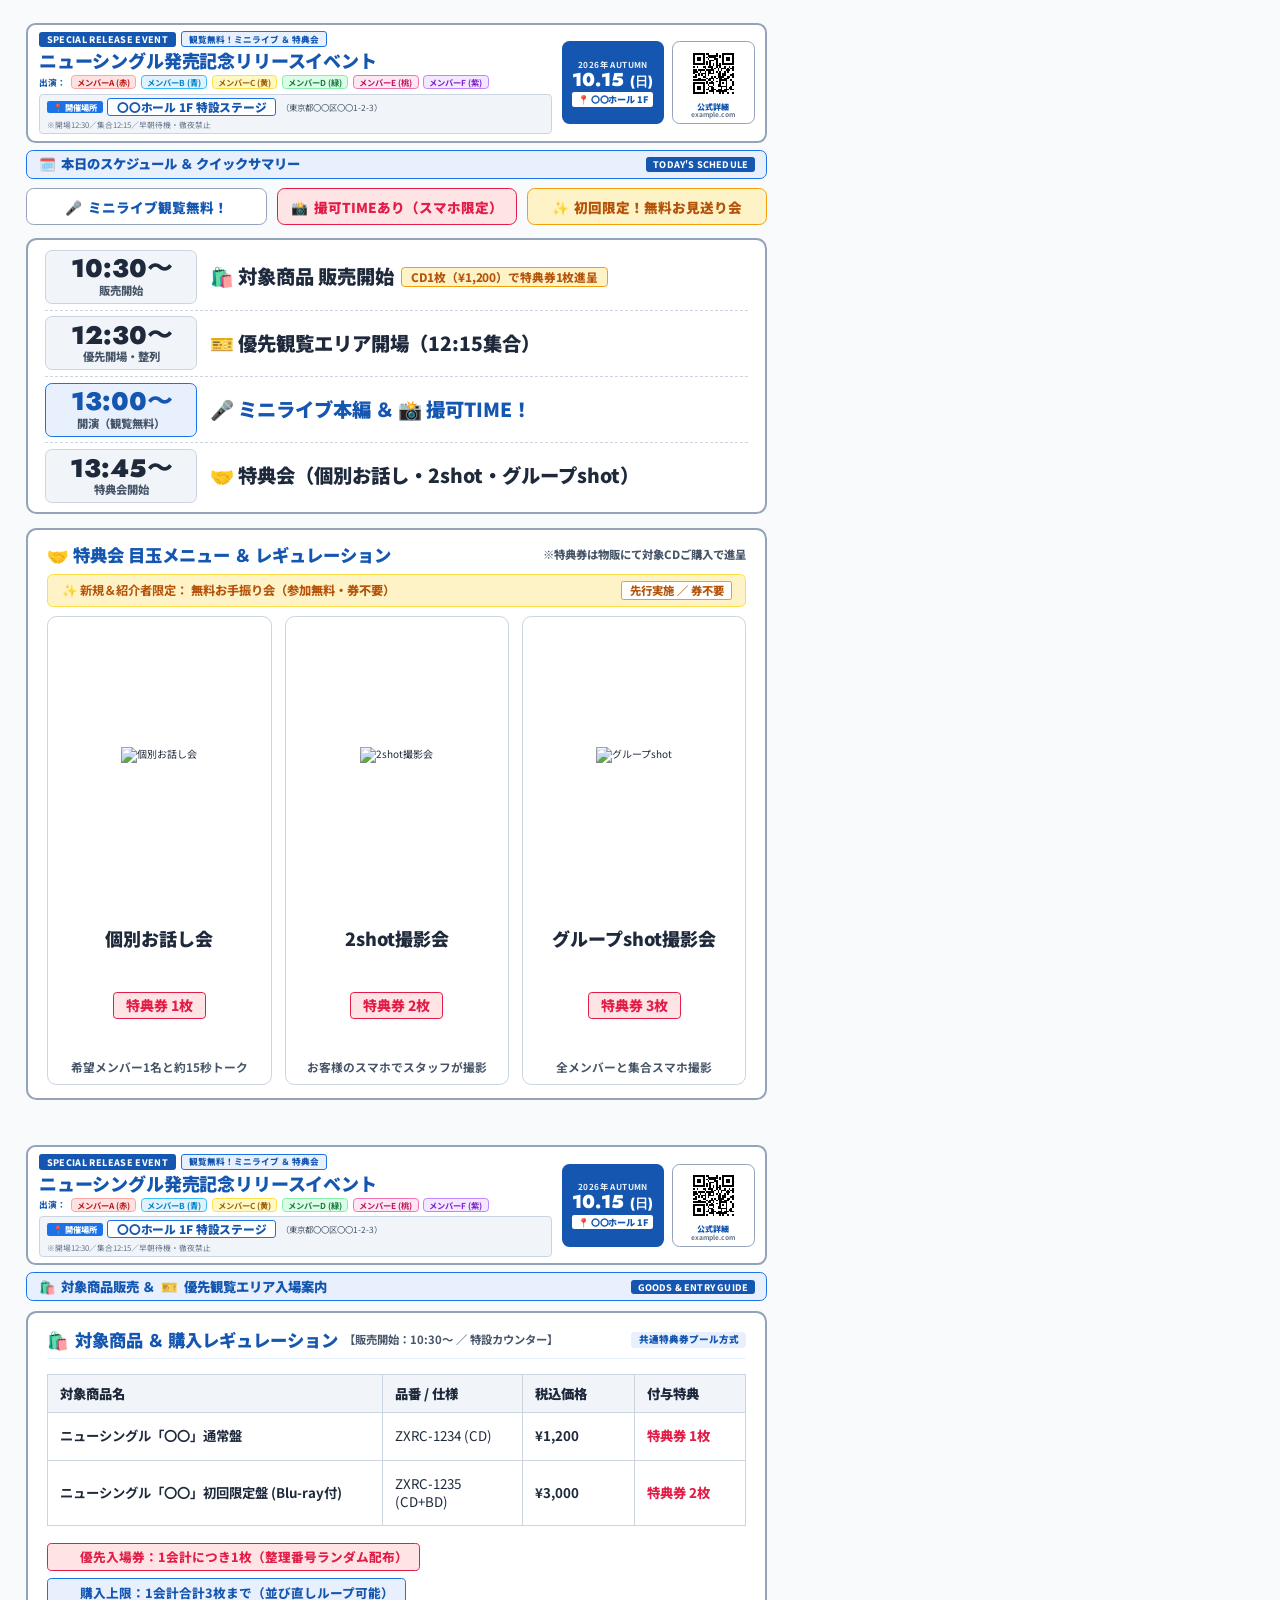
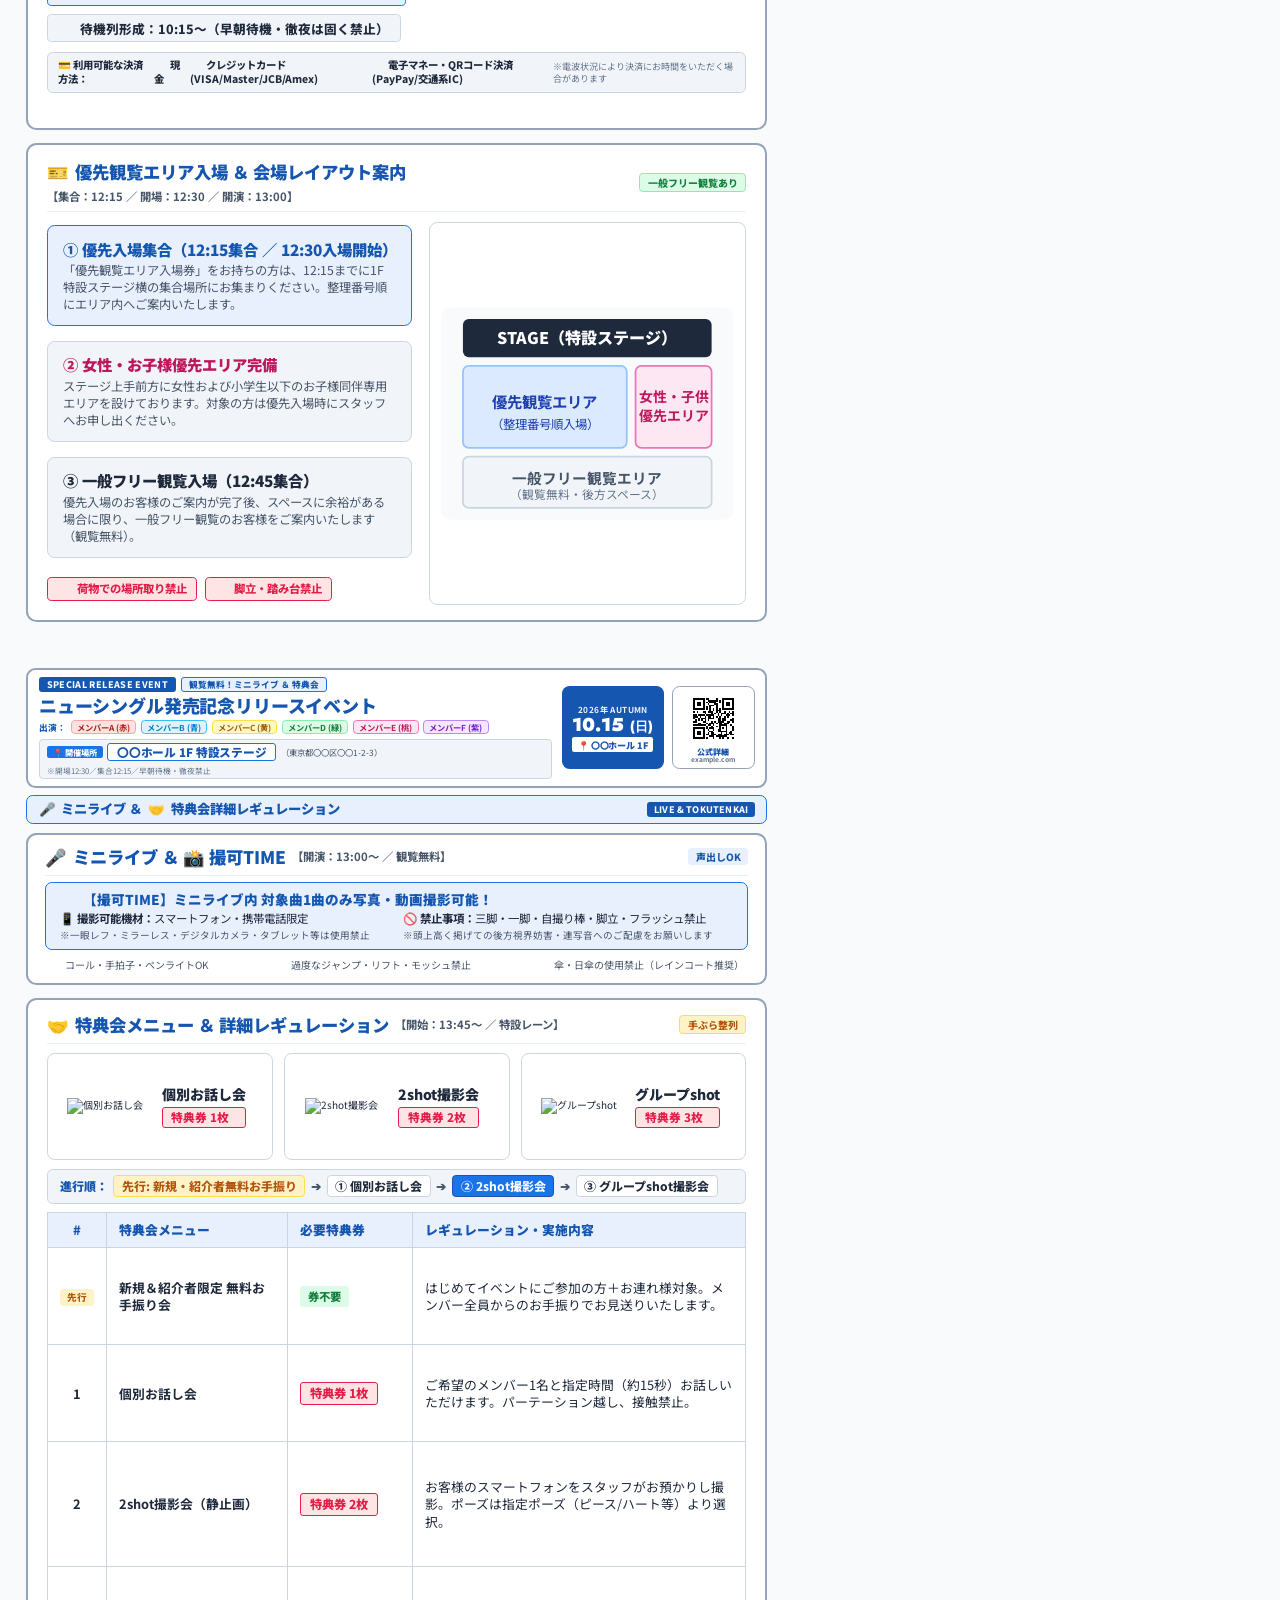
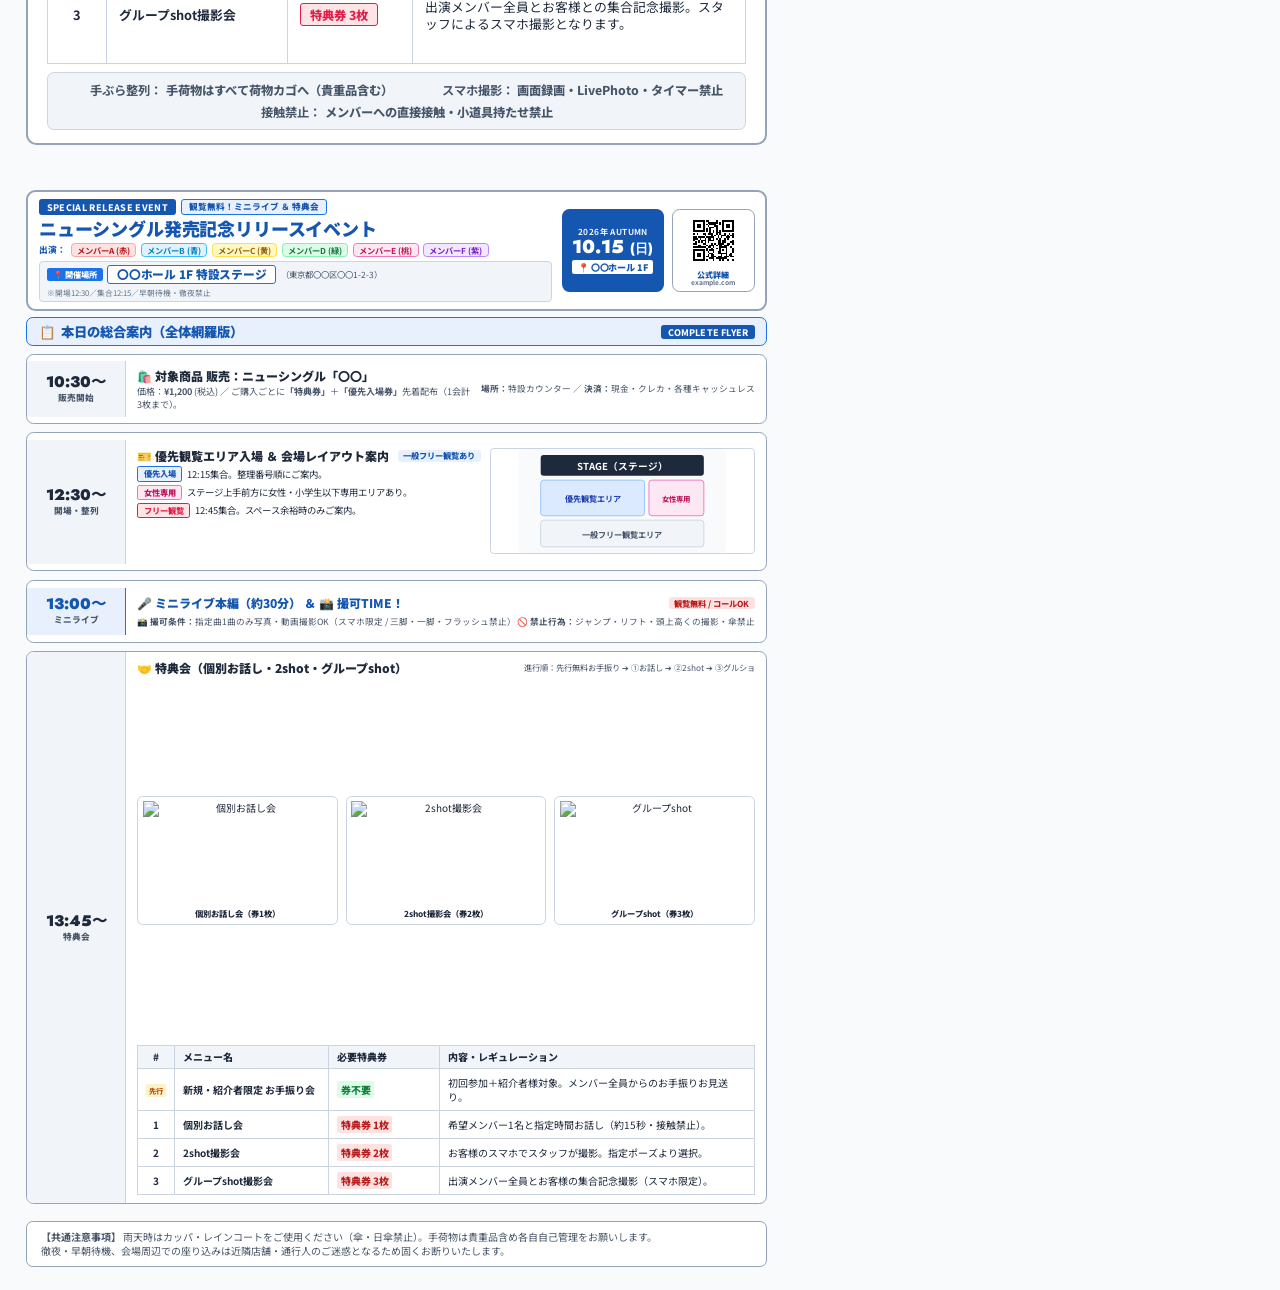
==== skills/event-tokutenkai/templates/carousel/index.html @ 4a68eab3 "feat: SNS向けの実装" ====
<!DOCTYPE html>
<html lang="ja">
<head>
  <meta charset="UTF-8">
  <title>イベント＆特典会 SNS告知 4枚カルーセル（スマホ最適化 A4縦長）</title>
  <!-- Google Fonts: 欧文 Jost + 和文 Noto Sans JP
       ※Vivliostyle CLIクラッシュ防止のため、ウェイトは必要最小限に絞る -->
  <link rel="preconnect" href="https://fonts.googleapis.com">
  <link rel="preconnect" href="https://fonts.gstatic.com" crossorigin>
  <link href="https://fonts.googleapis.com/css2?family=Jost:wght@700;900&family=Noto+Sans+JP:wght@700&display=swap" rel="stylesheet">
  <!-- テーマ定義（デザイントークン）とカルーセルレイアウト -->
  <link rel="stylesheet" href="theme.css">
  <link rel="stylesheet" href="carousel.css">
</head>
<body>

<div class="carousel-container">

  <!-- ========================================================================
       【スライド 1】超集約サマリー（本日のスケジュール ＆ クイックサマリー）
       ※スマホ1画面で流し見しても即座に日時・会場・タイムライン・目玉がわかる
       ======================================================================== -->
  <section class="carousel-slide slide-1">
    <!-- 全カード共通ヘッダー（単体保存・拡散でも成立・公式QR＆URL統合・現在地バッジなし） -->
    <header class="slide-header">
      <div class="header-left-col">
        <div class="header-badge-row">
          <span class="header-tag-pill">SPECIAL RELEASE EVENT</span>
          <span class="header-sub-tag">観覧無料！ミニライブ ＆ 特典会</span>
        </div>
        <h1 class="header-main-title">
          ニューシングル発売記念リリースイベント
        </h1>
        <div class="header-members-line">
          <span style="font-weight: 800; color: var(--color-primary-dark);">出演：</span>
          <span class="member-chip m-red">メンバーA (赤)</span>
          <span class="member-chip m-blue">メンバーB (青)</span>
          <span class="member-chip m-yellow">メンバーC (黄)</span>
          <span class="member-chip m-green">メンバーD (緑)</span>
          <span class="member-chip m-pink">メンバーE (桃)</span>
          <span class="member-chip m-purple">メンバーF (紫)</span>
        </div>
        <div class="header-loc-row">
          <span class="loc-badge">📍 開催場所</span>
          <span class="loc-name-prominent">〇〇ホール 1F 特設ステージ</span>
          <span class="loc-addr">（東京都〇〇区〇〇1-2-3）</span>
          <span class="loc-note">※開場12:30／集合12:15／早朝待機・徹夜禁止</span>
        </div>
      </div>
      <div class="header-right-col">
        <div class="header-date-badge">
          <div class="date-badge-year">2026年 AUTUMN</div>
          <div class="date-badge-day">10.15 <span style="font-size: 10pt;">(日)</span></div>
          <div class="date-badge-venue">📍 〇〇ホール 1F</div>
        </div>
        <div class="header-qr-box">
          <img src="qr.svg" class="header-qr-img" alt="公式QRコード">
          <div class="header-qr-label">
            <span class="qr-label-official">公式詳細</span>
            <span class="qr-label-url">example.com</span>
          </div>
        </div>
      </div>
    </header>

    <!-- テーマ見出しバー（現在地バッジなし） -->
    <div class="slide-theme-bar">
      <div class="slide-theme-title">
        <span>🗓️</span> 本日のスケジュール ＆ クイックサマリー
      </div>
      <span class="slide-theme-tag">TODAY'S SCHEDULE</span>
    </div>

    <!-- スライド1 メインコンテンツ -->
    <div class="slide-1-content">
      <!-- ハイライトリボン -->
      <div class="summary-ribbon">
        <div class="summary-ribbon-item">
          <span>🎤</span> ミニライブ観覧無料！
        </div>
        <div class="summary-ribbon-item alert">
          <span>📸</span> 撮可TIMEあり（スマホ限定）
        </div>
        <div class="summary-ribbon-item gold">
          <span>✨</span> 初回限定！無料お見送り会
        </div>
      </div>

      <!-- 超大型タイムラインカード（項目間を詰めて縦を圧縮） -->
      <div class="summary-timeline-card">
        <!-- 10:30 販売開始 -->
        <div class="summary-timeline-row">
          <div class="summary-time-badge">
            <span class="summary-time-val">10:30〜</span>
            <span class="summary-time-label">販売開始</span>
          </div>
          <div class="summary-content-col">
            <div class="summary-content-title">
              <span>🛍️ 対象商品 販売開始</span>
              <span class="summary-sales-badge">CD1枚（¥1,200）で特典券1枚進呈</span>
            </div>
          </div>
        </div>

        <!-- 12:30 優先開場 -->
        <div class="summary-timeline-row">
          <div class="summary-time-badge">
            <span class="summary-time-val">12:30〜</span>
            <span class="summary-time-label">優先開場・整列</span>
          </div>
          <div class="summary-content-col">
            <div class="summary-content-title">
              🎫 優先観覧エリア開場（12:15集合）
            </div>
          </div>
        </div>

        <!-- 13:00 ミニライブ -->
        <div class="summary-timeline-row">
          <div class="summary-time-badge live-time">
            <span class="summary-time-val">13:00〜</span>
            <span class="summary-time-label">開演（観覧無料）</span>
          </div>
          <div class="summary-content-col">
            <div class="summary-content-title" style="color: var(--color-primary-dark);">
              🎤 ミニライブ本編 ＆ 📸 撮可TIME！
            </div>
          </div>
        </div>

        <!-- 13:45 特典会 -->
        <div class="summary-timeline-row">
          <div class="summary-time-badge">
            <span class="summary-time-val">13:45〜</span>
            <span class="summary-time-label">特典会開始</span>
          </div>
          <div class="summary-content-col">
            <div class="summary-content-title">
              🤝 特典会（個別お話し・2shot・グループshot）
            </div>
          </div>
        </div>
      </div>

      <!-- 目玉特典会サマリーカード（スペース最大化） -->
      <div class="summary-tokuten-card">
        <div class="summary-tokuten-title">
          <span>🤝 特典会 目玉メニュー ＆ レギュレーション</span>
          <span style="font-size: 8.5pt; font-weight: 800; color: var(--color-text-sub);">※特典券は物販にて対象CDご購入で進呈</span>
        </div>

        <!-- 先行無料枠ハイライトリボン -->
        <div class="summary-tokuten-free-bar">
          <span>✨ <strong>新規＆紹介者限定：</strong> 無料お手振り会（参加無料・券不要）</span>
          <span style="background: #ffffff; border: 0.6pt solid #f59e0b; padding: 0.3mm 2mm; border-radius: 0.6mm; font-size: 8.5pt;">先行実施 ／ 券不要</span>
        </div>

        <div class="summary-illust-grid">
          <!-- メニュー1 -->
          <div class="summary-illust-item">
            <div class="summary-illust-img-wrap">
              <img src="assets/illustrations/tokuten-talk.jpg" class="summary-illust-img" alt="個別お話し会">
            </div>
            <div class="summary-illust-name">個別お話し会</div>
            <div class="summary-illust-ticket">特典券 1枚</div>
            <div class="summary-illust-desc">希望メンバー1名と約15秒トーク</div>
          </div>
          <!-- メニュー2 -->
          <div class="summary-illust-item">
            <div class="summary-illust-img-wrap">
              <img src="assets/illustrations/tokuten-2shot.jpg" class="summary-illust-img" alt="2shot撮影会">
            </div>
            <div class="summary-illust-name">2shot撮影会</div>
            <div class="summary-illust-ticket">特典券 2枚</div>
            <div class="summary-illust-desc">お客様のスマホでスタッフが撮影</div>
          </div>
          <!-- メニュー3 -->
          <div class="summary-illust-item">
            <div class="summary-illust-img-wrap">
              <img src="assets/illustrations/tokuten-group-shot.jpg" class="summary-illust-img" alt="グループshot">
            </div>
            <div class="summary-illust-name">グループshot撮影会</div>
            <div class="summary-illust-ticket">特典券 3枚</div>
            <div class="summary-illust-desc">全メンバーと集合スマホ撮影</div>
          </div>
        </div>
      </div>
    </div>
  </section>


  <!-- ========================================================================
       【スライド 2】販売 〜 優先入場（Goods & Entry Guide）
       ※物販の購入条件、決済方法、優先入場ルール、D2フロアマップを完全網羅
       ======================================================================== -->
  <section class="carousel-slide slide-2">
    <!-- 全カード共通ヘッダー -->
    <header class="slide-header">
      <div class="header-left-col">
        <div class="header-badge-row">
          <span class="header-tag-pill">SPECIAL RELEASE EVENT</span>
          <span class="header-sub-tag">観覧無料！ミニライブ ＆ 特典会</span>
        </div>
        <h1 class="header-main-title">
          ニューシングル発売記念リリースイベント
        </h1>
        <div class="header-members-line">
          <span style="font-weight: 800; color: var(--color-primary-dark);">出演：</span>
          <span class="member-chip m-red">メンバーA (赤)</span>
          <span class="member-chip m-blue">メンバーB (青)</span>
          <span class="member-chip m-yellow">メンバーC (黄)</span>
          <span class="member-chip m-green">メンバーD (緑)</span>
          <span class="member-chip m-pink">メンバーE (桃)</span>
          <span class="member-chip m-purple">メンバーF (紫)</span>
        </div>
        <div class="header-loc-row">
          <span class="loc-badge">📍 開催場所</span>
          <span class="loc-name-prominent">〇〇ホール 1F 特設ステージ</span>
          <span class="loc-addr">（東京都〇〇区〇〇1-2-3）</span>
          <span class="loc-note">※開場12:30／集合12:15／早朝待機・徹夜禁止</span>
        </div>
      </div>
      <div class="header-right-col">
        <div class="header-date-badge">
          <div class="date-badge-year">2026年 AUTUMN</div>
          <div class="date-badge-day">10.15 <span style="font-size: 10pt;">(日)</span></div>
          <div class="date-badge-venue">📍 〇〇ホール 1F</div>
        </div>
        <div class="header-qr-box">
          <img src="qr.svg" class="header-qr-img" alt="公式QRコード">
          <div class="header-qr-label">
            <span class="qr-label-official">公式詳細</span>
            <span class="qr-label-url">example.com</span>
          </div>
        </div>
      </div>
    </header>

    <!-- テーマ見出しバー -->
    <div class="slide-theme-bar">
      <div class="slide-theme-title">
        <span>🛍️</span> 対象商品販売 ＆ <span>🎫</span> 優先観覧エリア入場案内
      </div>
      <span class="slide-theme-tag">GOODS & ENTRY GUIDE</span>
    </div>

    <!-- スライド2 メインコンテンツ -->
    <div class="slide-2-content">
      <!-- 上段：物販セクション大区画カード -->
      <div class="goods-section-card">
        <div class="section-card-title">
          <div style="display: flex; align-items: center; gap: 1.5mm;">
            <span>🛍️</span>
            <span>対象商品 ＆ 購入レギュレーション</span>
            <span style="font-size: 8.5pt; font-weight: 700; color: var(--color-text-sub);">【販売開始：10:30〜 ／ 特設カウンター】</span>
          </div>
          <span style="background: var(--color-primary-light); color: var(--color-primary-dark); font-size: 7.2pt; padding: 0.4mm 2mm; border-radius: 1mm;">
            共通特典券プール方式
          </span>
        </div>

        <!-- 商品テーブル -->
        <table class="goods-table">
          <thead>
            <tr>
              <th style="width: 48%;">対象商品名</th>
              <th style="width: 20%;">品番 / 仕様</th>
              <th style="width: 16%;">税込価格</th>
              <th style="width: 16%;">付与特典</th>
            </tr>
          </thead>
          <tbody>
            <tr>
              <td><strong>ニューシングル「〇〇」通常盤</strong></td>
              <td>ZXRC-1234 (CD)</td>
              <td><strong>¥1,200</strong></td>
              <td><span style="color: var(--color-secondary); font-weight: 800;">特典券 1枚</span></td>
            </tr>
            <tr>
              <td><strong>ニューシングル「〇〇」初回限定盤 (Blu-ray付)</strong></td>
              <td>ZXRC-1235 (CD+BD)</td>
              <td><strong>¥3,000</strong></td>
              <td><span style="color: var(--color-secondary); font-weight: 800;">特典券 2枚</span></td>
            </tr>
          </tbody>
        </table>

        <!-- 物販購入ルールバッジ群 -->
        <div class="goods-rule-badges-row">
          <span class="goods-rule-badge alert">
            <img src="assets/icons/ticket.svg" class="inline-icon" alt="">
            優先入場券：1会計につき1枚（整理番号ランダム配布）
          </span>
          <span class="goods-rule-badge primary">
            <img src="assets/icons/warning.svg" class="inline-icon" alt="">
            購入上限：1会計合計3枚まで（並び直しループ可能）
          </span>
          <span class="goods-rule-badge">
            <img src="assets/icons/clock.svg" class="inline-icon" alt="">
            待機列形成：10:15〜（早朝待機・徹夜は固く禁止）
          </span>
        </div>

        <!-- 決済方法案内 -->
        <div style="background: var(--color-bg-sub); border: 0.6pt solid var(--color-border); border-radius: 1.5mm; padding: 1.5mm 2.5mm; display: flex; align-items: center; justify-content: space-between; font-size: 7.8pt;">
          <div style="font-weight: 800; color: var(--color-text-main); display: flex; align-items: center; gap: 2mm;">
            <span>💳 利用可能な決済方法：</span>
            <span><img src="assets/icons/cash.svg" class="inline-icon" alt=""> 現金</span>
            <span><img src="assets/icons/credit-card.svg" class="inline-icon" alt=""> クレジットカード (VISA/Master/JCB/Amex)</span>
            <span><img src="assets/icons/qr-pay.svg" class="inline-icon" alt=""> 電子マネー・QRコード決済 (PayPay/交通系IC)</span>
          </div>
          <span style="color: var(--color-text-muted); font-size: 6.8pt;">※電波状況により決済にお時間をいただく場合があります</span>
        </div>
      </div>

      <!-- 下段：優先入場＆フロアマップ大区画カード -->
      <div class="entry-section-card">
        <div class="section-card-title">
          <div style="display: flex; align-items: center; gap: 1.5mm; flex-wrap: wrap;">
            <span>🎫</span>
            <span>優先観覧エリア入場 ＆ 会場レイアウト案内</span>
            <span style="font-size: 8.5pt; font-weight: 700; color: var(--color-text-sub);">【集合：12:15 ／ 開場：12:30 ／ 開演：13:00】</span>
          </div>
          <span style="background: #dcfce7; color: #15803d; border: 0.6pt solid #86efac; font-size: 7.5pt; font-weight: 800; padding: 0.4mm 2mm; border-radius: 1mm; white-space: nowrap;">
            一般フリー観覧あり
          </span>
        </div>

        <div class="entry-grid-layout">
          <!-- 左カラム：入場手順＆注意事項 -->
          <div class="entry-details-col">
            <div class="entry-step-item highlight">
              <div class="entry-step-title">
                <span>① 優先入場集合（12:15集合 ／ 12:30入場開始）</span>
              </div>
              <div class="entry-step-desc">
                「優先観覧エリア入場券」をお持ちの方は、12:15までに1F特設ステージ横の集合場所にお集まりください。整理番号順にエリア内へご案内いたします。
              </div>
            </div>

            <div class="entry-step-item">
              <div class="entry-step-title" style="color: #be185d;">
                <span>② 女性・お子様優先エリア完備</span>
              </div>
              <div class="entry-step-desc">
                ステージ上手前方に女性および小学生以下のお子様同伴専用エリアを設けております。対象の方は優先入場時にスタッフへお申し出ください。
              </div>
            </div>

            <div class="entry-step-item">
              <div class="entry-step-title" style="color: var(--color-text-main);">
                <span>③ 一般フリー観覧入場（12:45集合）</span>
              </div>
              <div class="entry-step-desc">
                優先入場のお客様のご案内が完了後、スペースに余裕がある場合に限り、一般フリー観覧のお客様をご案内いたします（観覧無料）。
              </div>
            </div>

            <!-- 入場マナーバッジ -->
            <div style="display: flex; gap: 2mm; margin-top: 1mm;">
              <span class="goods-rule-badge alert" style="font-size: 8.5pt; padding: 1mm 2.5mm;">
                <img src="assets/icons/no-sit.svg" class="inline-icon" alt=""> 荷物での場所取り禁止
              </span>
              <span class="goods-rule-badge alert" style="font-size: 8.5pt; padding: 1mm 2.5mm;">
                <img src="assets/icons/no-stepladder.svg" class="inline-icon" alt=""> 脚立・踏み台禁止
              </span>
            </div>
          </div>

          <!-- 右カラム：大判フロアマップSVG -->
          <div class="entry-map-container">
            <svg viewBox="0 0 200 145" xmlns="http://www.w3.org/2000/svg" class="entry-map-svg">
              <rect x="0" y="0" width="200" height="145" fill="#f8fafc" rx="6"/>
              <!-- ステージ -->
              <rect x="15" y="8" width="170" height="26" fill="#1e293b" rx="4"/>
              <text x="100" y="25" fill="#ffffff" font-size="11" font-weight="900" text-anchor="middle">STAGE（特設ステージ）</text>
              <!-- 優先エリア & 女性専用エリア -->
              <rect x="15" y="40" width="112" height="56" fill="#dbeafe" stroke="#93c5fd" stroke-width="1.2" rx="4"/>
              <text x="71" y="69" fill="#1e40af" font-size="10.5" font-weight="bold" text-anchor="middle">優先観覧エリア</text>
              <text x="71" y="83" fill="#1e40af" font-size="8.5" text-anchor="middle">（整理番号順入場）</text>

              <rect x="133" y="40" width="52" height="56" fill="#fce7f3" stroke="#f472b6" stroke-width="1.2" rx="4"/>
              <text x="159" y="65" fill="#be185d" font-size="9.5" font-weight="bold" text-anchor="middle">女性・子供</text>
              <text x="159" y="78" fill="#be185d" font-size="9.5" font-weight="bold" text-anchor="middle">優先エリア</text>

              <!-- 一般フリー観覧エリア -->
              <rect x="15" y="102" width="170" height="35" fill="#f1f5f9" stroke="#cbd5e1" stroke-width="1.2" rx="4"/>
              <text x="100" y="121" fill="#475569" font-size="10" font-weight="bold" text-anchor="middle">一般フリー観覧エリア</text>
              <text x="100" y="131" fill="#64748b" font-size="8" text-anchor="middle">（観覧無料・後方スペース）</text>
            </svg>
          </div>
        </div>
      </div>
    </div>
  </section>


  <!-- ========================================================================
       【スライド 3】ライブ 〜 特典会詳細（Live & Tokutenkai Guide）
       ※撮可TIMEレギュレーション、特典会詳細テーブル、手荷物・接触ルール
       ======================================================================== -->
  <section class="carousel-slide slide-3">
    <!-- 全カード共通ヘッダー -->
    <header class="slide-header">
      <div class="header-left-col">
        <div class="header-badge-row">
          <span class="header-tag-pill">SPECIAL RELEASE EVENT</span>
          <span class="header-sub-tag">観覧無料！ミニライブ ＆ 特典会</span>
        </div>
        <h1 class="header-main-title">
          ニューシングル発売記念リリースイベント
        </h1>
        <div class="header-members-line">
          <span style="font-weight: 800; color: var(--color-primary-dark);">出演：</span>
          <span class="member-chip m-red">メンバーA (赤)</span>
          <span class="member-chip m-blue">メンバーB (青)</span>
          <span class="member-chip m-yellow">メンバーC (黄)</span>
          <span class="member-chip m-green">メンバーD (緑)</span>
          <span class="member-chip m-pink">メンバーE (桃)</span>
          <span class="member-chip m-purple">メンバーF (紫)</span>
        </div>
        <div class="header-loc-row">
          <span class="loc-badge">📍 開催場所</span>
          <span class="loc-name-prominent">〇〇ホール 1F 特設ステージ</span>
          <span class="loc-addr">（東京都〇〇区〇〇1-2-3）</span>
          <span class="loc-note">※開場12:30／集合12:15／早朝待機・徹夜禁止</span>
        </div>
      </div>
      <div class="header-right-col">
        <div class="header-date-badge">
          <div class="date-badge-year">2026年 AUTUMN</div>
          <div class="date-badge-day">10.15 <span style="font-size: 10pt;">(日)</span></div>
          <div class="date-badge-venue">📍 〇〇ホール 1F</div>
        </div>
        <div class="header-qr-box">
          <img src="qr.svg" class="header-qr-img" alt="公式QRコード">
          <div class="header-qr-label">
            <span class="qr-label-official">公式詳細</span>
            <span class="qr-label-url">example.com</span>
          </div>
        </div>
      </div>
    </header>

    <!-- テーマ見出しバー -->
    <div class="slide-theme-bar">
      <div class="slide-theme-title">
        <span>🎤</span> ミニライブ ＆ <span>🤝</span> 特典会詳細レギュレーション
      </div>
      <span class="slide-theme-tag">LIVE & TOKUTENKAI</span>
    </div>

    <!-- スライド3 メインコンテンツ -->
    <div class="slide-3-content">
      <!-- 上段：ミニライブ＆撮可TIMEレギュレーションカード -->
      <div class="live-section-card">
        <div class="section-card-title">
          <div style="display: flex; align-items: center; gap: 1.5mm; flex-wrap: wrap;">
            <span>🎤</span>
            <span>ミニライブ ＆ 📸 撮可TIME</span>
            <span style="font-size: 8.5pt; font-weight: 700; color: var(--color-text-sub);">【開演：13:00〜 ／ 観覧無料】</span>
          </div>
          <span style="background: var(--color-primary-light); color: var(--color-primary-dark); font-size: 7.5pt; font-weight: 800; padding: 0.4mm 2mm; border-radius: 1mm; white-space: nowrap;">
            声出しOK
          </span>
        </div>

        <!-- 撮可TIME枠 -->
        <div class="camera-rule-box">
          <div class="camera-rule-title">
            <img src="assets/icons/camera.svg" class="inline-icon" alt="">
            <span>【撮可TIME】ミニライブ内 対象曲1曲のみ写真・動画撮影可能！</span>
          </div>
          <div class="camera-rule-details">
            <div>
              <strong>📱 撮影可能機材：</strong>スマートフォン・携帯電話限定<br>
              <span style="color: var(--color-text-sub); font-size: 7.2pt;">※一眼レフ・ミラーレス・デジタルカメラ・タブレット等は使用禁止</span>
            </div>
            <div>
              <strong>🚫 禁止事項：</strong>三脚・一脚・自撮り棒・脚立・フラッシュ禁止<br>
              <span style="color: var(--color-text-sub); font-size: 7.2pt;">※頭上高く掲げての後方視界妨害・連写音へのご配慮をお願いします</span>
            </div>
          </div>
        </div>

        <!-- 観覧マナーストリップ -->
        <div style="display: flex; align-items: center; justify-content: space-between; font-size: 7.5pt; color: var(--color-text-sub); padding: 0.5mm 1mm;">
          <span><img src="assets/icons/cheering.svg" class="inline-icon" alt=""> コール・手拍子・ペンライトOK</span>
          <span><img src="assets/icons/no-jump.svg" class="inline-icon" alt=""> 過度なジャンプ・リフト・モッシュ禁止</span>
          <span><img src="assets/icons/no-umbrella.svg" class="inline-icon" alt=""> 傘・日傘の使用禁止（レインコート推奨）</span>
        </div>
      </div>

      <!-- 下段：特典会詳細レギュレーションカード（スペース最大化＆充実） -->
      <div class="tokuten-detail-card">
        <div class="section-card-title">
          <div style="display: flex; align-items: center; gap: 1.5mm; flex-wrap: wrap;">
            <span>🤝</span>
            <span>特典会メニュー ＆ 詳細レギュレーション</span>
            <span style="font-size: 8.5pt; font-weight: 700; color: var(--color-text-sub);">【開始：13:45〜 ／ 特設レーン】</span>
          </div>
          <span style="background: #fef3c7; color: #b45309; border: 0.6pt solid #fde047; font-size: 7.5pt; font-weight: 800; padding: 0.4mm 2mm; border-radius: 1mm; white-space: nowrap;">
            手ぶら整列
          </span>
        </div>

        <!-- 特典会イラストプレビュー行 -->
        <div class="tokuten-preview-grid">
          <!-- 個別お話し会 -->
          <div class="tokuten-preview-item">
            <div class="tokuten-preview-img-wrap">
              <img src="assets/illustrations/tokuten-talk.jpg" class="tokuten-preview-img" alt="個別お話し会">
            </div>
            <div class="tokuten-preview-text">
              <div class="tokuten-preview-name">個別お話し会</div>
              <div class="tokuten-preview-ticket">特典券 1枚</div>
            </div>
          </div>
          <!-- 2shot撮影会 -->
          <div class="tokuten-preview-item">
            <div class="tokuten-preview-img-wrap">
              <img src="assets/illustrations/tokuten-2shot.jpg" class="tokuten-preview-img" alt="2shot撮影会">
            </div>
            <div class="tokuten-preview-text">
              <div class="tokuten-preview-name">2shot撮影会</div>
              <div class="tokuten-preview-ticket">特典券 2枚</div>
            </div>
          </div>
          <!-- グループshot撮影会 -->
          <div class="tokuten-preview-item">
            <div class="tokuten-preview-img-wrap">
              <img src="assets/illustrations/tokuten-group-shot.jpg" class="tokuten-preview-img" alt="グループshot">
            </div>
            <div class="tokuten-preview-text">
              <div class="tokuten-preview-name">グループshot</div>
              <div class="tokuten-preview-ticket">特典券 3枚</div>
            </div>
          </div>
        </div>

        <!-- 進行フローバー -->
        <div class="flow-progress-bar">
          <span style="color: var(--color-primary-dark); font-weight: 900;">進行順：</span>
          <span class="flow-step-tag gold">先行: 新規・紹介者無料お手振り</span>
          <span>➔</span>
          <span class="flow-step-tag">① 個別お話し会</span>
          <span>➔</span>
          <span class="flow-step-tag active">② 2shot撮影会</span>
          <span>➔</span>
          <span class="flow-step-tag">③ グループshot撮影会</span>
        </div>

        <!-- 特典会テーブル -->
        <table class="tokuten-detail-table">
          <thead>
            <tr>
              <th style="width: 8%; text-align: center;">#</th>
              <th style="width: 26%;">特典会メニュー</th>
              <th style="width: 18%;">必要特典券</th>
              <th style="width: 48%;">レギュレーション・実施内容</th>
            </tr>
          </thead>
          <tbody>
            <tr>
              <td style="text-align: center; white-space: nowrap;"><span style="background: #fef3c7; color: #b45309; font-weight: 800; font-size: 7.2pt; padding: 0.3mm 1.8mm; border-radius: 0.8mm; white-space: nowrap;">先行</span></td>
              <td><strong>新規＆紹介者限定 無料お手振り会</strong></td>
              <td><span style="background: #dcfce7; color: #15803d; font-weight: 800; padding: 0.6mm 2.2mm; border-radius: 0.8mm; font-size: 8.5pt;">券不要</span></td>
              <td>はじめてイベントにご参加の方＋お連れ様対象。メンバー全員からのお手振りでお見送りいたします。</td>
            </tr>
            <tr>
              <td style="text-align: center;"><strong>1</strong></td>
              <td><strong>個別お話し会</strong></td>
              <td><span class="ticket-tag-cell">特典券 1枚</span></td>
              <td>ご希望のメンバー1名と指定時間（約15秒）お話しいただけます。パーテーション越し、接触禁止。</td>
            </tr>
            <tr>
              <td style="text-align: center;"><strong>2</strong></td>
              <td><strong>2shot撮影会（静止画）</strong></td>
              <td><span class="ticket-tag-cell">特典券 2枚</span></td>
              <td>お客様のスマートフォンをスタッフがお預かりし撮影。ポーズは指定ポーズ（ピース/ハート等）より選択。</td>
            </tr>
            <tr>
              <td style="text-align: center;"><strong>3</strong></td>
              <td><strong>グループshot撮影会</strong></td>
              <td><span class="ticket-tag-cell">特典券 3枚</span></td>
              <td>出演メンバー全員とお客様との集合記念撮影。スタッフによるスマホ撮影となります。</td>
            </tr>
          </tbody>
        </table>

        <!-- 特典会現場マナーストリップ -->
        <div class="tokuten-manner-strip">
          <span class="tokuten-manner-item">
            <img src="assets/icons/bag-basket.svg" class="inline-icon" alt="">
            <strong>手ぶら整列：</strong>手荷物はすべて荷物カゴへ（貴重品含む）
          </span>
          <span class="tokuten-manner-item">
            <img src="assets/icons/smartphone-only.svg" class="inline-icon" alt="">
            <strong>スマホ撮影：</strong>画面録画・LivePhoto・タイマー禁止
          </span>
          <span class="tokuten-manner-item">
            <img src="assets/icons/no-touch.svg" class="inline-icon" alt="">
            <strong>接触禁止：</strong>メンバーへの直接接触・小道具持たせ禁止
          </span>
        </div>
      </div>
    </div>
  </section>


  <!-- ========================================================================
       【スライド 4】全体が分かる総合フライヤー（Event Master Flyer）
       ※0.1.0 と同様のマスターフライヤー。1枚ですべてを俯瞰できる全体網羅版
       ======================================================================== -->
  <section class="carousel-slide slide-4">
    <!-- 全カード共通ヘッダー -->
    <header class="slide-header">
      <div class="header-left-col">
        <div class="header-badge-row">
          <span class="header-tag-pill">SPECIAL RELEASE EVENT</span>
          <span class="header-sub-tag">観覧無料！ミニライブ ＆ 特典会</span>
        </div>
        <h1 class="header-main-title">
          ニューシングル発売記念リリースイベント
        </h1>
        <div class="header-members-line">
          <span style="font-weight: 800; color: var(--color-primary-dark);">出演：</span>
          <span class="member-chip m-red">メンバーA (赤)</span>
          <span class="member-chip m-blue">メンバーB (青)</span>
          <span class="member-chip m-yellow">メンバーC (黄)</span>
          <span class="member-chip m-green">メンバーD (緑)</span>
          <span class="member-chip m-pink">メンバーE (桃)</span>
          <span class="member-chip m-purple">メンバーF (紫)</span>
        </div>
        <div class="header-loc-row">
          <span class="loc-badge">📍 開催場所</span>
          <span class="loc-name-prominent">〇〇ホール 1F 特設ステージ</span>
          <span class="loc-addr">（東京都〇〇区〇〇1-2-3）</span>
          <span class="loc-note">※開場12:30／集合12:15／早朝待機・徹夜禁止</span>
        </div>
      </div>
      <div class="header-right-col">
        <div class="header-date-badge">
          <div class="date-badge-year">2026年 AUTUMN</div>
          <div class="date-badge-day">10.15 <span style="font-size: 10pt;">(日)</span></div>
          <div class="date-badge-venue">📍 〇〇ホール 1F</div>
        </div>
        <div class="header-qr-box">
          <img src="qr.svg" class="header-qr-img" alt="公式QRコード">
          <div class="header-qr-label">
            <span class="qr-label-official">公式詳細</span>
            <span class="qr-label-url">example.com</span>
          </div>
        </div>
      </div>
    </header>

    <!-- テーマ見出しバー -->
    <div class="slide-theme-bar">
      <div class="slide-theme-title">
        <span>📋</span> 本日の総合案内（全体網羅版）
      </div>
      <span class="slide-theme-tag">COMPLETE FLYER</span>
    </div>

    <!-- スライド4 メインコンテンツ（0.1.0 と同様の全体網羅タイムライン） -->
    <div class="slide-4-content">
      <main class="timeline-container">
        <!-- STEP 1: 対象商品販売 -->
        <div class="card-step-standard">
          <div class="time-col-unified">
            <span class="time-col-val">10:30〜</span>
            <span class="time-col-label">販売開始</span>
          </div>
          <div class="standard-content-row">
            <div>
              <div class="standard-content-title">🛍️ 対象商品 販売：ニューシングル「〇〇」</div>
              <div style="font-size: 6.8pt; color: var(--color-text-sub); margin-top: 0.3mm;">
                価格：<strong>¥1,200</strong> (税込) ／ ご購入ごとに<strong>「特典券」</strong>＋<strong>「優先入場券」</strong>先着配布（1会計3枚まで）。
              </div>
            </div>
            <div style="text-align: right; color: var(--color-text-sub); font-size: 6.5pt; white-space: nowrap;">
              <strong>場所：</strong>特設カウンター ／ <strong>決済：</strong>現金・クレカ・各種キャッシュレス
            </div>
          </div>
        </div>

        <!-- STEP 2: 優先入場 ＆ 会場レイアウト -->
        <div class="card-step-map">
          <div class="time-col-unified">
            <span class="time-col-val">12:30〜</span>
            <span class="time-col-label">開場・整列</span>
          </div>
          <div class="entry-layout-row">
            <div class="entry-text-col">
              <div class="standard-content-title" style="display: flex; align-items: center; justify-content: space-between;">
                <span>🎫 優先観覧エリア入場 ＆ 会場レイアウト案内</span>
                <span style="background: var(--color-primary-light); color: var(--color-primary-dark); font-size: 6.2pt; font-weight: 800; padding: 0.2mm 1.5mm; border-radius: 0.8mm;">
                  一般フリー観覧あり
                </span>
              </div>
              <div style="margin-top: 0.6mm;">
                <div class="map-info-item">
                  <span class="map-info-tag priority">優先入場</span>
                  <span>12:15集合。整理番号順にご案内。</span>
                </div>
                <div class="map-info-item">
                  <span class="map-info-tag" style="background: #fce7f3; color: #be185d; border-color: #f472b6;">女性専用</span>
                  <span>ステージ上手前方に女性・小学生以下専用エリアあり。</span>
                </div>
                <div class="map-info-item">
                  <span class="map-info-tag alert">フリー観覧</span>
                  <span>12:45集合。スペース余裕時のみご案内。</span>
                </div>
              </div>
            </div>
            <div class="entry-map-col">
              <svg viewBox="0 0 140 70" xmlns="http://www.w3.org/2000/svg" class="map-figure">
                <rect x="0" y="0" width="140" height="70" fill="#f8fafc" rx="3"/>
                <rect x="15" y="4" width="110" height="14" fill="#1e293b" rx="2"/>
                <text x="70" y="14" fill="#ffffff" font-size="6.5" font-weight="bold" text-anchor="middle">STAGE（ステージ）</text>
                <rect x="15" y="21" width="70" height="24" fill="#dbeafe" stroke="#93c5fd" stroke-width="0.6" rx="2"/>
                <text x="50" y="36" fill="#1e40af" font-size="5.5" font-weight="bold" text-anchor="middle">優先観覧エリア</text>
                <rect x="88" y="21" width="37" height="24" fill="#fce7f3" stroke="#f472b6" stroke-width="0.6" rx="2"/>
                <text x="106.5" y="36" fill="#be185d" font-size="5.0" font-weight="bold" text-anchor="middle">女性専用</text>
                <rect x="15" y="48" width="110" height="18" fill="#f1f5f9" stroke="#cbd5e1" stroke-width="0.6" rx="2"/>
                <text x="70" y="60" fill="#475569" font-size="5.5" font-weight="bold" text-anchor="middle">一般フリー観覧エリア</text>
              </svg>
            </div>
          </div>
        </div>

        <!-- STEP 3: ミニライブ -->
        <div class="card-step-live">
          <div class="time-col-unified" style="background: var(--color-primary-light); border-right-color: var(--color-primary);">
            <span class="time-col-val" style="color: var(--color-primary-dark);">13:00〜</span>
            <span class="time-col-label">ミニライブ</span>
          </div>
          <div class="live-layout-row">
            <div style="display: flex; align-items: center; justify-content: space-between;">
              <span class="standard-content-title" style="color: var(--color-primary-dark);">
                🎤 ミニライブ本編（約30分） ＆ 📸 撮可TIME！
              </span>
              <span style="font-size: 6.2pt; background: #fee2e2; color: #b91c1c; padding: 0.2mm 1.5mm; border-radius: 0.8mm; font-weight: 800;">
                観覧無料 / コールOK
              </span>
            </div>
            <div style="font-size: 6.5pt; color: var(--color-text-sub); display: flex; align-items: center; justify-content: space-between;">
              <span><strong>📸 撮可条件：</strong>指定曲1曲のみ写真・動画撮影OK（スマホ限定 / 三脚・一脚・フラッシュ禁止）</span>
              <span><strong>🚫 禁止行為：</strong>ジャンプ・リフト・頭上高くの撮影・傘禁止</span>
            </div>
          </div>
        </div>

        <!-- STEP 4: 特典会 -->
        <div class="card-step-tokuten">
          <div class="time-col-unified">
            <span class="time-col-val">13:45〜</span>
            <span class="time-col-label">特典会</span>
          </div>
          <div class="tokuten-layout-row">
            <div style="display: flex; align-items: center; justify-content: space-between;">
              <span class="standard-content-title">🤝 特典会（個別お話し・2shot・グループshot）</span>
              <span style="font-size: 6.2pt; color: var(--color-text-sub);">進行順：先行無料お手振り ➔ ①お話し ➔ ②2shot ➔ ③グルショ</span>
            </div>
            <!-- イラストストリップ -->
            <div class="tokuten-visual-strip">
              <div class="tokuten-visual-item">
                <img src="assets/illustrations/tokuten-talk.jpg" class="tokuten-illust" alt="個別お話し会">
                <span style="font-weight: 800; font-size: 6.2pt; margin-top: 0.4mm;">個別お話し会（券1枚）</span>
              </div>
              <div class="tokuten-visual-item">
                <img src="assets/illustrations/tokuten-2shot.jpg" class="tokuten-illust" alt="2shot撮影会">
                <span style="font-weight: 800; font-size: 6.2pt; margin-top: 0.4mm;">2shot撮影会（券2枚）</span>
              </div>
              <div class="tokuten-visual-item">
                <img src="assets/illustrations/tokuten-group-shot.jpg" class="tokuten-illust" alt="グループshot">
                <span style="font-weight: 800; font-size: 6.2pt; margin-top: 0.4mm;">グループshot（券3枚）</span>
              </div>
            </div>
            <!-- 特典会テーブル -->
            <table class="tokuten-table">
              <thead>
                <tr>
                  <th style="width: 6%; text-align: center;">#</th>
                  <th style="width: 25%;">メニュー名</th>
                  <th style="width: 18%;">必要特典券</th>
                  <th style="width: 51%;">内容・レギュレーション</th>
                </tr>
              </thead>
              <tbody>
                <tr>
                  <td style="text-align: center;"><span style="background: #fef3c7; color: #b45309; font-size: 5.5pt; font-weight: 800; padding: 0.2mm 0.8mm; border-radius: 0.4mm;">先行</span></td>
                  <td><strong>新規・紹介者限定 お手振り会</strong></td>
                  <td><span style="background: #dcfce7; color: #15803d; font-weight: 800; padding: 0.2mm 1mm; border-radius: 0.6mm;">券不要</span></td>
                  <td>初回参加＋紹介者様対象。メンバー全員からのお手振りお見送り。</td>
                </tr>
                <tr>
                  <td style="text-align: center;"><strong>1</strong></td>
                  <td><strong>個別お話し会</strong></td>
                  <td><span style="background: #fee2e2; color: #b91c1c; font-weight: 800; padding: 0.2mm 1mm; border-radius: 0.6mm;">特典券 1枚</span></td>
                  <td>希望メンバー1名と指定時間お話し（約15秒・接触禁止）。</td>
                </tr>
                <tr>
                  <td style="text-align: center;"><strong>2</strong></td>
                  <td><strong>2shot撮影会</strong></td>
                  <td><span style="background: #fee2e2; color: #b91c1c; font-weight: 800; padding: 0.2mm 1mm; border-radius: 0.6mm;">特典券 2枚</span></td>
                  <td>お客様のスマホでスタッフが撮影。指定ポーズより選択。</td>
                </tr>
                <tr>
                  <td style="text-align: center;"><strong>3</strong></td>
                  <td><strong>グループshot撮影会</strong></td>
                  <td><span style="background: #fee2e2; color: #b91c1c; font-weight: 800; padding: 0.2mm 1mm; border-radius: 0.6mm;">特典券 3枚</span></td>
                  <td>出演メンバー全員とお客様の集合記念撮影（スマホ限定）。</td>
                </tr>
              </tbody>
            </table>
          </div>
        </div>
      </main>

      <!-- フッター・免責バー（QRはヘッダーに統合済み） -->
      <footer class="disclaimer-bar">
        <div class="disclaimer-text-col">
          <strong>【共通注意事項】</strong>
          雨天時はカッパ・レインコートをご使用ください（傘・日傘禁止）。手荷物は貴重品含め各自自己管理をお願いします。<br>
          徹夜・早朝待機、会場周辺での座り込みは近隣店舗・通行人のご迷惑となるため固くお断りいたします。
        </div>
      </footer>
    </div>
  </section>

</div>

</body>
</html>
---- skills/event-tokutenkai/templates/carousel/theme.css ----
/* ==========================================================================
   Design Tokens / Theme Configuration
   カラーパレット、余白、フォントなどの設定を一元管理するファイル
   ========================================================================== */

:root {
  /* 印刷物理サイズ（A4縦） */
  --page-width: 210mm;
  --page-height: 297mm;
  --page-padding-v: 6mm;
  --page-padding-h: 7mm;

  /* カラーセット（ブランド・テーマカラー） */
  --color-primary: #1a73e8;          /* メインアクセントカラー（見出し、主要バッジ） */
  --color-primary-dark: #1557b0;     /* メインカラー（濃・タイトル・強調文字） */
  --color-primary-light: #e8f0fe;    /* メインカラー（淡・背景ハイライト） */
  --color-secondary: #e11d48;        /* アラート・注目アクセント（注意、赤バッジ） */
  --color-secondary-light: #ffe4e6;  /* アラート淡背景 */
  --color-gold: #f59e0b;             /* 特典会・プレミアムアクセント */

  --color-text-main: #1e293b;        /* 本文文字色 */
  --color-text-sub: #475569;         /* 補足説明文字色 */
  --color-text-muted: #64748b;       /* 注釈・注記文字色 */
  
  --color-bg-body: #f8fafc;          /* 全体背景（背景画像未指定時のフォールバック） */
  --color-card-bg: #ffffff;          /* カードソリッド背景色（※透過漏れ防止） */
  --color-bg-sub: #f1f5f9;           /* 表ヘッダー・薄いグレー背景 */
  --color-border: #cbd5e1;           /* 境界線・区切り線 */
  --color-border-bold: #94a3b8;      /* カード外枠ボーダー */

  /* 背景画像（AI生成またはSVG/CSSパターン） */
  --bg-image: none;                  /* 例: url("bg-autumn.jpg") */

  /* ==========================================================================
     フォント・タイポグラフィ選定プリセット
     Mac / Windows のOS標準インストールフォント（ヒラギノ、游ゴシック、游明朝、Impact等）を
     最優先で活用し、外部Webフォント（Google Fonts等）と組み合わせてオフライン・高速・高品質を両立
     ========================================================================== */

  /* [選定パターン1: ポップ＆スクール・モダン] モダン角ゴシック + ジオメトリック欧文 (デフォルト) */
  --font-body: "Hiragino Sans", "Hiragino Kaku Gothic ProN", "Yu Gothic", "Meiryo", "Noto Sans JP", sans-serif;
  --font-display: "Hiragino Sans", "Hiragino Kaku Gothic ProN", "Yu Gothic", "Meiryo", "Noto Sans JP", sans-serif;
  --font-num: "Jost", "Helvetica Neue", Arial, "Segoe UI", sans-serif;

  /* [選定パターン2: 優美・透明感・愛・気品] しっぽり明朝／ヒラギノ明朝 + クラシカルセリフ欧文
     --font-body: "Shippori Mincho", "Hiragino Mincho ProN", "Yu Mincho", "Noto Serif JP", serif;
     --font-display: "Shippori Mincho", "Hiragino Mincho ProN", "Yu Mincho", "Noto Serif JP", serif;
     --font-num: "Cormorant Garamond", "Times New Roman", "Georgia", serif;
  */

  /* [選定パターン3: ライブハウス・フェス・熱気] 極太角ゴシック + コンデンスド欧文（Impact / Oswald）
     --font-body: "Hiragino Sans", "Yu Gothic", "Noto Sans JP", sans-serif;
     --font-display: "Hiragino Sans", "Yu Gothic", "Noto Sans JP", sans-serif;
     --font-num: "Impact", "Oswald", "Arial Black", "Helvetica Neue", sans-serif;
  */

  /* [選定パターン4: キュート・アイドル・親しみ] ポップ丸ゴシック + ラウンド欧文
     --font-body: "Hiragino Maru Gothic ProN", "Zen Maru Gothic", "BIZ UDPGothic", "Meiryo", sans-serif;
     --font-display: "Hiragino Maru Gothic ProN", "Zen Maru Gothic", "BIZ UDPGothic", "Meiryo", sans-serif;
     --font-num: "Quicksand", "Arial Rounded MT Bold", "Nunito", "Helvetica Neue", sans-serif;
  */

  /* 余白・スペーシング */
  --space-xs: 1.5mm;
  --space-sm: 3mm;
  --space-md: 6mm;
  --space-lg: 10mm;

  /* 2部制ダブルテーブル用トークン */
  --session-box-bg: #f8fafc;
  --session-box-border: #cbd5e1;
  --session-badge-bg: var(--color-primary-dark);
  --ticket-tag-bg: #fee2e2;
  --ticket-tag-text: #b91c1c;
  --ticket-tag-border: #fca5a5;
}

/* ==========================================================================
   メンバーカラーチップ定義サンプル
   公式プロフィール等でカラーが定義されている場合は各メンバー色を設定
   ========================================================================== */
.member-chip {
  display: inline-flex;
  align-items: center;
  padding: 0.2mm 1.4mm;
  border-radius: 1mm;
  font-size: 6.2pt;
  font-weight: 700;
  line-height: 1.25;
  background: #f1f5f9;
  color: #334155;
  border: 0.5pt solid #cbd5e1;
}

/* メンバーカラー定義（デザイントークン） */
.m-red         { background: #fee2e2; color: #b91c1c; border: 0.5pt solid #fca5a5; }
.m-blue        { background: #e0f2fe; color: #0284c7; border: 0.5pt solid #38bdf8; }
.m-yellow      { background: #fef9c3; color: #a16207; border: 0.5pt solid #fde047; }
.m-green       { background: #dcfce7; color: #15803d; border: 0.5pt solid #86efac; }
.m-pink        { background: #fce7f3; color: #be185d; border: 0.5pt solid #f472b6; }
.m-purple      { background: #f3e8ff; color: #7e22ce; border: 0.5pt solid #c084fc; }
.m-orange      { background: #ffedd5; color: #c2410c; border: 0.5pt solid #fb923c; }
.m-lightblue   { background: #e0f7fa; color: #00838f; border: 0.5pt solid #26c6da; }
.m-mint        { background: #d1fae5; color: #065f46; border: 0.5pt solid #6ee7b7; }
.m-lavender    { background: #ede9fe; color: #5b21b6; border: 0.5pt solid #a78bfa; }
.m-white       { background: #f8fafc; color: #334155; border: 0.5pt solid #cbd5e1; }
.m-black       { background: #18181b; color: #ffffff; border: 0.5pt solid #3f3f46; }


/* メンバーカラーなし（未設定）グループ用 組分け・チームチップ */
.team-chip {
  display: inline-flex;
  align-items: center;
  background: #f1f5f9;
  color: #334155;
  border: 0.6pt solid #94a3b8;
  font-size: 6.5pt;
  font-weight: 800;
  padding: 0.2mm 1.5mm;
  border-radius: 1mm;
}
---- skills/event-tokutenkai/templates/carousel/carousel.css ----
/* ==========================================================================
   Event & Tokutenkai 4-Card Carousel Stylesheet (SNS / Mobile Optimized)
   全カード A4縦長（210×297mm）、共通ヘッダー（現在地バッジなし・単体成立）、
   スマホ1画面で流し見しても即座に読めるジャンプ率・特大フォント・ゆったり配置
   ========================================================================== */

/* 印刷・PDF基本設定（A4縦） */
@page {
  size: A4 portrait;
  margin: 0;
}

* {
  box-sizing: border-box;
  margin: 0;
  padding: 0;
}

html, body {
  font-family: var(--font-body);
  font-size: 7.5pt;
  line-height: 1.35;
  color: var(--color-text-main);
  -webkit-font-smoothing: antialiased;
  -webkit-print-color-adjust: exact;
  print-color-adjust: exact;
  background-color: var(--color-bg-body);
}

/* インラインSVGアイコン */
.inline-icon {
  width: 1.15em;
  height: 1.15em;
  vertical-align: -0.2em;
  display: inline-block;
  margin-right: 2px;
}

/* カルーセルコンテナ */
.carousel-container {
  width: 100%;
}

/* 各スライドページ（厳密に1ページで改ページ・A4サイズ） */
.carousel-slide {
  page-break-after: always;
  break-after: page;
  width: var(--page-width, 210mm);
  height: var(--page-height, 297mm);
  padding: var(--page-padding-v, 6mm) var(--page-padding-h, 7mm);
  box-sizing: border-box;
  display: flex;
  flex-direction: column;
  background-color: var(--color-bg-body, #f8fafc);
  background-image: var(--bg-image, none);
  background-size: cover;
  background-position: center center;
  background-repeat: no-repeat;
  overflow: hidden;
  position: relative;
}

.carousel-slide:last-child {
  page-break-after: auto;
  break-after: auto;
}

/* ==========================================================================
   全カード共通ヘッダー（単体保存・拡散でも完全自立）
   ※現在地バッジはなし
   ========================================================================== */
.slide-header {
  background: var(--color-card-bg, #ffffff);
  border: 1.5pt solid var(--color-border-bold, #94a3b8);
  border-radius: 2.5mm;
  padding: 1.8mm 2.8mm;
  display: flex;
  justify-content: space-between;
  align-items: center;
  gap: 2.5mm;
  flex-shrink: 0;
}

.header-left-col {
  flex: 1 1 auto;
  min-width: 0;
  display: flex;
  flex-direction: column;
  gap: 0.8mm;
}

.header-badge-row {
  display: flex;
  align-items: center;
  gap: 1.5mm;
}

.header-tag-pill {
  background: var(--color-primary-dark, #1557b0);
  color: #ffffff;
  font-size: 6.8pt;
  font-weight: 800;
  padding: 0.4mm 2mm;
  border-radius: 0.8mm;
  letter-spacing: 0.04em;
  display: inline-block;
}

.header-sub-tag {
  background: var(--color-primary-light, #e8f0fe);
  border: 0.6pt solid var(--color-primary, #1a73e8);
  color: var(--color-primary-dark, #1557b0);
  font-size: 6.5pt;
  font-weight: 800;
  padding: 0.3mm 1.8mm;
  border-radius: 0.8mm;
}

.header-main-title {
  font-family: var(--font-display);
  font-size: 13.5pt;
  font-weight: 900;
  color: var(--color-primary-dark, #1557b0);
  line-height: 1.18;
  letter-spacing: -0.01em;
}

.header-members-line {
  font-size: 6.5pt;
  font-weight: 700;
  color: var(--color-text-sub, #475569);
  display: flex;
  align-items: center;
  flex-wrap: wrap;
  gap: 1.2mm;
  margin-top: 0.2mm;
}

.header-loc-row {
  display: flex;
  align-items: center;
  flex-wrap: wrap;
  gap: 1.2mm;
  background: var(--color-bg-sub, #f1f5f9);
  border: 0.8pt solid var(--color-border, #cbd5e1);
  padding: 0.8mm 1.8mm;
  border-radius: 1mm;
  font-size: 6.3pt;
  line-height: 1.25;
  margin-top: 0.4mm;
}

.loc-badge {
  background: var(--color-primary, #1a73e8);
  color: #ffffff;
  font-weight: 800;
  font-size: 6.2pt;
  padding: 0.3mm 1.6mm;
  border-radius: 0.6mm;
  white-space: nowrap;
}

.loc-name-prominent {
  font-size: 8.8pt;
  font-weight: 900;
  color: var(--color-primary-dark, #1557b0);
  background: #ffffff;
  border: 0.8pt solid var(--color-primary, #1a73e8);
  padding: 0.2mm 2.2mm;
  border-radius: 0.8mm;
  letter-spacing: -0.01em;
  white-space: nowrap;
}

.loc-addr {
  color: var(--color-text-sub, #475569);
  white-space: nowrap;
}

.loc-note {
  color: var(--color-text-muted, #64748b);
  font-size: 5.8pt;
}

.header-right-col {
  display: flex;
  align-items: stretch;
  gap: 2mm;
  flex-shrink: 0;
}

.header-date-badge {
  background: var(--color-primary-dark, #1557b0);
  color: #ffffff;
  border-radius: 2mm;
  padding: 1.8mm 2.8mm;
  text-align: center;
  min-width: 27mm;
  display: flex;
  flex-direction: column;
  justify-content: center;
}

.date-badge-year {
  font-size: 6.2pt;
  font-weight: 700;
  letter-spacing: 0.05em;
  opacity: 0.92;
}

.date-badge-day {
  font-family: var(--font-num);
  font-size: 14pt;
  font-weight: 900;
  line-height: 1.1;
}

.date-badge-venue {
  font-size: 6.8pt;
  font-weight: 900;
  margin-top: 0.5mm;
  background: #ffffff;
  color: var(--color-primary-dark, #1557b0);
  padding: 0.3mm 1mm;
  border-radius: 0.6mm;
  letter-spacing: -0.01em;
}

/* ヘッダー内QR＆URLボックス */
.header-qr-box {
  background: #ffffff;
  border: 1pt solid var(--color-border-bold, #94a3b8);
  border-radius: 2mm;
  padding: 1.2mm 1.8mm;
  display: flex;
  flex-direction: column;
  align-items: center;
  justify-content: center;
  text-align: center;
  min-width: 22mm;
}

.header-qr-img {
  width: 14mm;
  height: 14mm;
  display: block;
}

.header-qr-label {
  margin-top: 0.6mm;
  display: flex;
  flex-direction: column;
  align-items: center;
  line-height: 1.15;
}

.qr-label-official {
  font-size: 6pt;
  font-weight: 900;
  color: var(--color-primary-dark, #1557b0);
  letter-spacing: 0.02em;
}

.qr-label-url {
  font-size: 5pt;
  font-weight: 700;
  color: var(--color-text-muted, #64748b);
}

/* スライド固有のテーマ見出しバー（ヘッダー直下） */
.slide-theme-bar {
  background: var(--color-primary-light, #e8f0fe);
  border: 1pt solid var(--color-primary, #1a73e8);
  border-radius: 1.8mm;
  padding: 1.2mm 3mm;
  display: flex;
  align-items: center;
  justify-content: space-between;
  margin-top: 1.8mm;
  flex-shrink: 0;
}

.slide-theme-title {
  font-family: var(--font-display);
  font-size: 10pt;
  font-weight: 900;
  color: var(--color-primary-dark, #1557b0);
  display: flex;
  align-items: center;
  gap: 1.5mm;
}

.slide-theme-tag {
  background: var(--color-primary-dark, #1557b0);
  color: #ffffff;
  font-size: 6.8pt;
  font-weight: 800;
  padding: 0.3mm 1.8mm;
  border-radius: 0.8mm;
  letter-spacing: 0.02em;
}

/* ==========================================================================
   スライド1：超集約サマリー専用スタイル
   ========================================================================== */
.slide-1-content {
  flex: 1 1 auto;
  display: flex;
  flex-direction: column;
  justify-content: space-between;
  gap: 3.5mm;
  margin-top: 2.5mm;
  min-height: 0;
}

/* ハイライトリボン（観覧無料、撮可、新規特典） */
.summary-ribbon {
  display: flex;
  gap: 2.5mm;
  flex-shrink: 0;
}

.summary-ribbon-item {
  flex: 1;
  background: var(--color-card-bg, #ffffff);
  border: 1.2pt solid var(--color-border-bold, #94a3b8);
  border-radius: 2mm;
  padding: 2.2mm 2.8mm;
  text-align: center;
  display: flex;
  align-items: center;
  justify-content: center;
  gap: 1.5mm;
  font-size: 10.2pt;
  font-weight: 900;
  color: var(--color-primary-dark, #1557b0);
  white-space: nowrap;
}

.summary-ribbon-item.alert {
  border-color: var(--color-secondary, #e11d48);
  background: var(--color-secondary-light, #ffe4e6);
  color: var(--color-secondary, #e11d48);
}

.summary-ribbon-item.gold {
  border-color: var(--color-gold, #f59e0b);
  background: #fef3c7;
  color: #b45309;
}

/* 超大型タイムラインカード（スライド1：項目間を詰めて縦を圧縮） */
.summary-timeline-card {
  flex: 0 0 auto;
  background: var(--color-card-bg, #ffffff);
  border: 1.5pt solid var(--color-border-bold, #94a3b8);
  border-radius: 2.8mm;
  padding: 2.5mm 4.5mm;
  display: flex;
  flex-direction: column;
}

.summary-timeline-row {
  display: flex;
  align-items: center;
  gap: 3.5mm;
  padding: 1.5mm 0;
  border-bottom: 0.8pt dashed var(--color-border, #cbd5e1);
}

.summary-timeline-row:last-child {
  border-bottom: none;
  padding-bottom: 0;
}

.summary-timeline-row:first-child {
  padding-top: 0;
}

.summary-time-badge {
  flex-shrink: 0;
  width: 40mm;
  background: var(--color-bg-sub, #f1f5f9);
  border: 1.2pt solid var(--color-border, #cbd5e1);
  border-radius: 1.8mm;
  padding: 1.2mm 2.2mm;
  text-align: center;
  display: flex;
  flex-direction: column;
  justify-content: center;
}

.summary-time-badge.live-time {
  background: var(--color-primary-light, #e8f0fe);
  border-color: var(--color-primary, #1a73e8);
}

.summary-time-badge.live-time .summary-time-val {
  color: var(--color-primary-dark, #1557b0);
}

.summary-time-val {
  font-family: var(--font-num);
  font-size: 19pt;
  font-weight: 900;
  line-height: 1.05;
  color: var(--color-text-main, #1e293b);
}

.summary-time-val.multi {
  font-size: 15pt;
}

.summary-time-label {
  font-size: 8.5pt;
  font-weight: 800;
  color: var(--color-text-sub, #475569);
  margin-top: 0.3mm;
}

.summary-content-col {
  flex: 1 1 auto;
  min-width: 0;
}

.summary-content-title {
  font-family: var(--font-display);
  font-size: 14.5pt;
  font-weight: 900;
  color: var(--color-text-main, #1e293b);
  display: flex;
  align-items: center;
  gap: 2mm;
  line-height: 1.2;
}

/* 販売開始部分の特典券配布条件バッジ */
.summary-sales-badge {
  display: inline-flex;
  align-items: center;
  gap: 1mm;
  background: #fef3c7;
  border: 1pt solid #f59e0b;
  color: #b45309;
  font-family: var(--font-base);
  font-size: 8.8pt;
  font-weight: 800;
  padding: 0.5mm 2.4mm;
  border-radius: 1mm;
  white-space: nowrap;
  letter-spacing: -0.01em;
}

/* 目玉特典会サマリーカード（スライド1：スペース最大化） */
.summary-tokuten-card {
  flex: 1 1 auto;
  background: var(--color-card-bg, #ffffff);
  border: 1.5pt solid var(--color-border-bold, #94a3b8);
  border-radius: 2.8mm;
  padding: 3.5mm 5mm;
  display: flex;
  flex-direction: column;
  justify-content: space-between;
}

.summary-tokuten-title {
  font-family: var(--font-display);
  font-size: 13pt;
  font-weight: 900;
  color: var(--color-primary-dark, #1557b0);
  display: flex;
  align-items: center;
  justify-content: space-between;
  margin-bottom: 2mm;
}

/* 先行無料枠ハイライトリボン */
.summary-tokuten-free-bar {
  background: #fef3c7;
  border: 1.2pt solid #fde047;
  border-radius: 1.5mm;
  padding: 1.5mm 3.5mm;
  display: flex;
  align-items: center;
  justify-content: space-between;
  font-size: 9.2pt;
  font-weight: 800;
  color: #b45309;
  margin-bottom: 2.5mm;
}

.summary-illust-grid {
  display: grid;
  grid-template-columns: repeat(3, 1fr);
  gap: 3.5mm;
  flex: 1;
}

.summary-illust-item {
  border: 1.2pt solid var(--color-border, #cbd5e1);
  border-radius: 2.5mm;
  background: #ffffff;
  padding: 2.5mm;
  display: flex;
  flex-direction: column;
  align-items: center;
  justify-content: space-between;
  text-align: center;
}

.summary-illust-img-wrap {
  width: 100%;
  height: 68mm;
  background: #ffffff;
  border-radius: 1.8mm;
  overflow: hidden;
  display: flex;
  align-items: center;
  justify-content: center;
}

.summary-illust-img {
  max-width: 100%;
  max-height: 100%;
  object-fit: contain;
}

.summary-illust-name {
  font-size: 13.5pt;
  font-weight: 900;
  color: var(--color-text-main, #1e293b);
  margin-top: 1.5mm;
}

.summary-illust-ticket {
  display: inline-block;
  background: var(--color-secondary-light, #ffe4e6);
  border: 0.8pt solid var(--color-secondary, #e11d48);
  color: var(--color-secondary, #e11d48);
  font-size: 10.5pt;
  font-weight: 800;
  padding: 0.8mm 3.2mm;
  border-radius: 1mm;
  margin-top: 1.5mm;
  white-space: nowrap;
}

.summary-illust-desc {
  font-size: 8.8pt;
  font-weight: 700;
  color: var(--color-text-sub, #475569);
  margin-top: 1.2mm;
  line-height: 1.2;
}

/* ==========================================================================
   スライド2：販売〜優先入場専用スタイル
   ========================================================================== */
.slide-2-content {
  flex: 1 1 auto;
  display: flex;
  flex-direction: column;
  justify-content: space-between;
  gap: 3.5mm;
  margin-top: 2.5mm;
  min-height: 0;
}

/* 物販セクション大区画カード */
.goods-section-card {
  flex: 1 1 auto;
  background: var(--color-card-bg, #ffffff);
  border: 1.5pt solid var(--color-border-bold, #94a3b8);
  border-radius: 2.8mm;
  padding: 4mm 5mm;
  display: flex;
  flex-direction: column;
  gap: 2.5mm;
}

.section-card-title {
  font-family: var(--font-display);
  font-size: 13pt;
  font-weight: 900;
  color: var(--color-primary-dark, #1557b0);
  display: flex;
  align-items: center;
  justify-content: space-between;
  border-bottom: 1.2pt solid var(--color-primary-light, #e8f0fe);
  padding-bottom: 1.8mm;
  gap: 2mm;
}

/* 商品テーブル */
.goods-table {
  width: 100%;
  border-collapse: collapse;
  font-size: 10pt;
  margin-top: 1.5mm;
}

.goods-table th {
  background: var(--color-bg-sub, #f1f5f9);
  border: 0.8pt solid var(--color-border, #cbd5e1);
  padding: 2.5mm 3.2mm;
  font-weight: 900;
  color: var(--color-text-main, #1e293b);
  text-align: left;
}

.goods-table td {
  border: 0.8pt solid var(--color-border, #cbd5e1);
  padding: 3.8mm 3.2mm;
  color: var(--color-text-main, #1e293b);
}

.goods-rule-badges-row {
  display: flex;
  flex-wrap: wrap;
  gap: 2mm;
  margin-top: 1.8mm;
}

.goods-rule-badge {
  display: inline-flex;
  align-items: center;
  gap: 1mm;
  font-size: 9.5pt;
  font-weight: 800;
  padding: 1.2mm 3mm;
  border-radius: 1.2mm;
  background: var(--color-bg-sub, #f1f5f9);
  border: 0.8pt solid var(--color-border, #cbd5e1);
  color: var(--color-text-main, #1e293b);
  white-space: nowrap;
}

.goods-rule-badge.alert {
  background: var(--color-secondary-light, #ffe4e6);
  border-color: var(--color-secondary, #e11d48);
  color: var(--color-secondary, #e11d48);
}

.goods-rule-badge.primary {
  background: var(--color-primary-light, #e8f0fe);
  border-color: var(--color-primary, #1a73e8);
  color: var(--color-primary-dark, #1557b0);
}

/* 優先入場＆フロアマップ大区画カード */
.entry-section-card {
  flex: 1.55 1 auto;
  background: var(--color-card-bg, #ffffff);
  border: 1.5pt solid var(--color-border-bold, #94a3b8);
  border-radius: 2.8mm;
  padding: 4mm 5mm;
  display: flex;
  flex-direction: column;
  gap: 2.5mm;
}

.entry-grid-layout {
  display: grid;
  grid-template-columns: 1.15fr 1fr;
  gap: 4.5mm;
  flex: 1;
  min-height: 0;
}

.entry-details-col {
  display: flex;
  flex-direction: column;
  justify-content: space-around;
  gap: 2mm;
  font-size: 9.5pt;
}

.entry-step-item {
  background: var(--color-bg-sub, #f1f5f9);
  border: 0.8pt solid var(--color-border, #cbd5e1);
  border-radius: 2mm;
  padding: 3.2mm 4mm;
}

.entry-step-item.highlight {
  background: var(--color-primary-light, #e8f0fe);
  border-color: var(--color-primary, #1a73e8);
}

.entry-step-title {
  font-size: 11.5pt;
  font-weight: 900;
  color: var(--color-primary-dark, #1557b0);
  display: flex;
  align-items: center;
  gap: 1.2mm;
  margin-bottom: 0.8mm;
}

.entry-step-desc {
  font-size: 9.2pt;
  color: var(--color-text-sub, #475569);
  line-height: 1.38;
}

.entry-map-container {
  border: 1.2pt solid var(--color-border, #cbd5e1);
  border-radius: 2.2mm;
  background: #ffffff;
  padding: 3mm;
  display: flex;
  align-items: center;
  justify-content: center;
  overflow: hidden;
}

.entry-map-svg {
  width: 100%;
  height: 100%;
  max-height: 115mm;
  object-fit: contain;
}

/* ==========================================================================
   スライド3：ライブ〜特典会詳細専用スタイル
   ========================================================================== */
.slide-3-content {
  flex: 1 1 auto;
  display: flex;
  flex-direction: column;
  justify-content: space-between;
  gap: 3.5mm;
  margin-top: 2.5mm;
  min-height: 0;
}

/* ミニライブ＆撮可セクションカード（コンパクト化して特典会にスペースを譲る） */
.live-section-card {
  flex: 0 0 auto;
  background: var(--color-card-bg, #ffffff);
  border: 1.5pt solid var(--color-border-bold, #94a3b8);
  border-radius: 2.8mm;
  padding: 2.5mm 4.5mm;
  display: flex;
  flex-direction: column;
  gap: 1.6mm;
}

.live-summary-row {
  display: flex;
  align-items: center;
  justify-content: space-between;
  gap: 2mm;
}

.camera-rule-box {
  background: var(--color-primary-light, #e8f0fe);
  border: 1.2pt solid var(--color-primary, #1a73e8);
  border-radius: 1.8mm;
  padding: 1.8mm 3.5mm;
}

.camera-rule-title {
  font-size: 10.2pt;
  font-weight: 900;
  color: var(--color-primary-dark, #1557b0);
  display: flex;
  align-items: center;
  gap: 1.5mm;
  margin-bottom: 0.8mm;
}

.camera-rule-details {
  display: grid;
  grid-template-columns: repeat(2, 1fr);
  gap: 1.2mm 3.5mm;
  font-size: 8.6pt;
  color: var(--color-text-main, #1e293b);
  line-height: 1.35;
}

/* 特典会詳細セクションカード（スペース最大化＆充実） */
.tokuten-detail-card {
  flex: 1 1 auto;
  background: var(--color-card-bg, #ffffff);
  border: 1.5pt solid var(--color-border-bold, #94a3b8);
  border-radius: 2.8mm;
  padding: 3.5mm 5mm;
  display: flex;
  flex-direction: column;
  gap: 2.2mm;
}

/* スライド3：特典会イラストプレビュー行 */
.tokuten-preview-grid {
  display: grid;
  grid-template-columns: repeat(3, 1fr);
  gap: 3mm;
}

.tokuten-preview-item {
  border: 1.2pt solid var(--color-border, #cbd5e1);
  border-radius: 2mm;
  background: #ffffff;
  padding: 1.5mm 2.5mm;
  display: flex;
  align-items: center;
  gap: 2.5mm;
}

.tokuten-preview-img-wrap {
  width: 25mm;
  height: 25mm;
  background: #ffffff;
  display: flex;
  align-items: center;
  justify-content: center;
  flex-shrink: 0;
}

.tokuten-preview-img {
  max-width: 100%;
  max-height: 100%;
  object-fit: contain;
}

.tokuten-preview-text {
  display: flex;
  flex-direction: column;
  gap: 0.8mm;
  min-width: 0;
}

.tokuten-preview-name {
  font-size: 10.5pt;
  font-weight: 900;
  color: var(--color-text-main, #1e293b);
  white-space: nowrap;
}

.tokuten-preview-ticket {
  background: var(--color-secondary-light, #ffe4e6);
  border: 0.8pt solid var(--color-secondary, #e11d48);
  color: var(--color-secondary, #e11d48);
  font-size: 8.8pt;
  font-weight: 800;
  padding: 0.4mm 2.2mm;
  border-radius: 0.8mm;
  white-space: nowrap;
}

/* 進行フローバー */
.flow-progress-bar {
  display: flex;
  align-items: center;
  gap: 1.5mm;
  background: var(--color-bg-sub, #f1f5f9);
  border: 0.8pt solid var(--color-border, #cbd5e1);
  padding: 1.5mm 3mm;
  border-radius: 1.5mm;
  font-size: 9pt;
  font-weight: 800;
  color: var(--color-text-sub, #475569);
  flex-wrap: wrap;
}

.flow-step-tag {
  background: #ffffff;
  border: 0.8pt solid var(--color-border, #cbd5e1);
  padding: 0.5mm 2mm;
  border-radius: 1mm;
  color: var(--color-text-main, #1e293b);
}

.flow-step-tag.active {
  background: var(--color-primary, #1a73e8);
  color: #ffffff;
  border-color: var(--color-primary-dark, #1557b0);
}

.flow-step-tag.gold {
  background: #fef3c7;
  color: #b45309;
  border-color: #fde047;
}

/* ワイド特典会テーブル */
.tokuten-detail-table {
  width: 100%;
  border-collapse: collapse;
  font-size: 9.6pt;
  flex: 1;
}

.tokuten-detail-table th {
  background: var(--color-primary-light, #e8f0fe);
  border: 0.8pt solid var(--color-border, #cbd5e1);
  padding: 2.2mm 3.2mm;
  font-weight: 900;
  color: var(--color-primary-dark, #1557b0);
  text-align: left;
}

.tokuten-detail-table td {
  border: 0.8pt solid var(--color-border, #cbd5e1);
  padding: 3.5mm 3.2mm;
  color: var(--color-text-main, #1e293b);
  vertical-align: middle;
}

.ticket-price-cell-wrap {
  display: flex;
  flex-direction: column;
  align-items: flex-start;
  gap: 0.8mm;
}

.ticket-tag-cell {
  background: var(--color-secondary-light, #ffe4e6);
  border: 0.8pt solid var(--color-secondary, #e11d48);
  color: var(--color-secondary, #e11d48);
  font-weight: 800;
  font-size: 9.2pt;
  padding: 0.6mm 2.4mm;
  border-radius: 0.8mm;
  display: inline-block;
  white-space: nowrap;
}

.ticket-price-amount {
  font-family: var(--font-num);
  font-size: 9.5pt;
  font-weight: 900;
  color: #1e3a8a;
  background: #eff6ff;
  border: 0.6pt solid #bfdbfe;
  padding: 0.3mm 1.8mm;
  border-radius: 0.8mm;
  display: inline-block;
  white-space: nowrap;
  letter-spacing: -0.01em;
}

.ticket-price-amount.free {
  color: #15803d;
  background: #dcfce7;
  border-color: #86efac;
}

/* 特典会現場マナーストリップ */
.tokuten-manner-strip {
  background: var(--color-bg-sub, #f1f5f9);
  border: 1pt solid var(--color-border, #cbd5e1);
  border-radius: 1.8mm;
  padding: 2.2mm 3.5mm;
  display: flex;
  align-items: center;
  justify-content: space-around;
  font-size: 9.2pt;
  font-weight: 800;
  color: var(--color-text-sub, #475569);
  flex-wrap: wrap;
  gap: 1.5mm 3mm;
}

.tokuten-manner-item {
  display: inline-flex;
  align-items: center;
  gap: 1mm;
}

/* ==========================================================================
   スライド4：全体総合フライヤー専用スタイル（0.1.0 と同様の構造）
   ========================================================================== */
.slide-4-content {
  flex: 1 1 auto;
  display: flex;
  flex-direction: column;
  justify-content: space-between;
  gap: 2.5mm;
  margin-top: 2mm;
  min-height: 0;
}

/* タイムラインコンテナ */
.timeline-container {
  display: flex;
  flex-direction: column;
  justify-content: space-between;
  gap: 2.2mm;
  flex: 1 1 auto;
}

/* タイムライン共通カード */
.card-step-standard,
.card-step-map,
.card-step-live,
.card-step-tokuten {
  background: var(--color-card-bg, #ffffff);
  border: 1.2pt solid var(--color-border-bold, #94a3b8);
  border-radius: 2mm;
  display: flex;
  align-items: stretch;
  overflow: hidden;
}

.card-step-standard {
  padding: 1.5mm 0;
}

.card-step-map {
  padding: 1.8mm 0;
}

.card-step-live {
  padding: 1.8mm 0;
}

.card-step-tokuten {
  flex: 1.6 1 auto;
  display: flex;
  align-items: stretch;
  overflow: hidden;
}

.time-col-unified {
  flex-shrink: 0;
  width: 26mm;
  background: var(--color-bg-sub, #f1f5f9);
  border-right: 1pt solid var(--color-border, #cbd5e1);
  padding: 1.5mm 1.5mm;
  display: flex;
  flex-direction: column;
  align-items: center;
  justify-content: center;
  text-align: center;
}

.time-col-val {
  font-family: var(--font-num);
  font-size: 11.5pt;
  font-weight: 900;
  color: var(--color-text-main, #1e293b);
  line-height: 1.1;
}

.time-col-val.multi-time {
  font-size: 9pt;
}

.time-col-label {
  font-size: 6.5pt;
  font-weight: 800;
  color: var(--color-text-sub, #475569);
  margin-top: 0.3mm;
}

.standard-content-row {
  flex: 1 1 auto;
  padding: 2mm 3mm;
  display: flex;
  align-items: center;
  justify-content: space-between;
  gap: 2mm;
}

.standard-content-title {
  font-family: var(--font-display);
  font-size: 9pt;
  font-weight: 900;
  color: var(--color-text-main, #1e293b);
}

.entry-layout-row {
  flex: 1 1 auto;
  padding: 2mm 3mm;
  display: grid;
  grid-template-columns: 1.3fr 1fr;
  gap: 2.5mm;
}

.map-info-item {
  display: flex;
  align-items: center;
  gap: 1.2mm;
  font-size: 7pt;
  margin-bottom: 0.8mm;
}

.map-info-tag {
  background: var(--color-bg-sub, #f1f5f9);
  border: 0.5pt solid var(--color-border, #cbd5e1);
  padding: 0.3mm 1.5mm;
  border-radius: 0.6mm;
  font-weight: 800;
  font-size: 6.2pt;
  white-space: nowrap;
}

.map-info-tag.priority {
  background: var(--color-primary-light, #e8f0fe);
  color: var(--color-primary-dark, #1557b0);
  border-color: var(--color-primary, #1a73e8);
}

.map-info-tag.alert {
  background: var(--color-secondary-light, #ffe4e6);
  color: var(--color-secondary, #e11d48);
  border-color: var(--color-secondary, #e11d48);
}

.map-figure {
  width: 100%;
  height: 28mm;
  border: 0.6pt solid var(--color-border, #cbd5e1);
  border-radius: 1mm;
}

/* ライブカード */
.live-layout-row {
  flex: 1 1 auto;
  padding: 2mm 3mm;
  display: flex;
  flex-direction: column;
  gap: 1.2mm;
}

/* 特典会カード（4枚目） */
.tokuten-layout-row {
  flex: 1 1 auto;
  padding: 2mm 3mm;
  display: flex;
  flex-direction: column;
  justify-content: space-between;
  gap: 1.8mm;
}

.tokuten-visual-strip {
  display: grid;
  grid-template-columns: repeat(3, 1fr);
  gap: 2mm;
}

.tokuten-visual-item {
  border: 0.8pt solid var(--color-border, #cbd5e1);
  border-radius: 1.5mm;
  padding: 1.2mm;
  background: #ffffff;
  display: flex;
  flex-direction: column;
  align-items: center;
  text-align: center;
}

.tokuten-illust {
  width: 100%;
  height: 28mm;
  object-fit: contain;
  background: #ffffff;
}

.tokuten-table {
  width: 100%;
  border-collapse: collapse;
  font-size: 7.5pt;
}

.tokuten-table th {
  background: var(--color-bg-sub, #f1f5f9);
  border: 0.5pt solid var(--color-border, #cbd5e1);
  padding: 1.2mm 2mm;
  font-weight: 800;
  text-align: left;
}

.tokuten-table td {
  border: 0.5pt solid var(--color-border, #cbd5e1);
  padding: 1.8mm 2mm;
}

/* フッター・免責バー（4枚目：QRはヘッダーに統合済みのため全幅化） */
.disclaimer-bar {
  background: var(--color-card-bg, #ffffff);
  border: 1pt solid var(--color-border-bold, #94a3b8);
  border-radius: 1.8mm;
  padding: 2.2mm 3.5mm;
  display: flex;
  align-items: center;
  justify-content: space-between;
  flex-shrink: 0;
  margin-top: 2mm;
}

.disclaimer-text-col {
  flex: 1 1 auto;
  font-size: 7.5pt;
  color: var(--color-text-sub, #475569);
  line-height: 1.4;
}
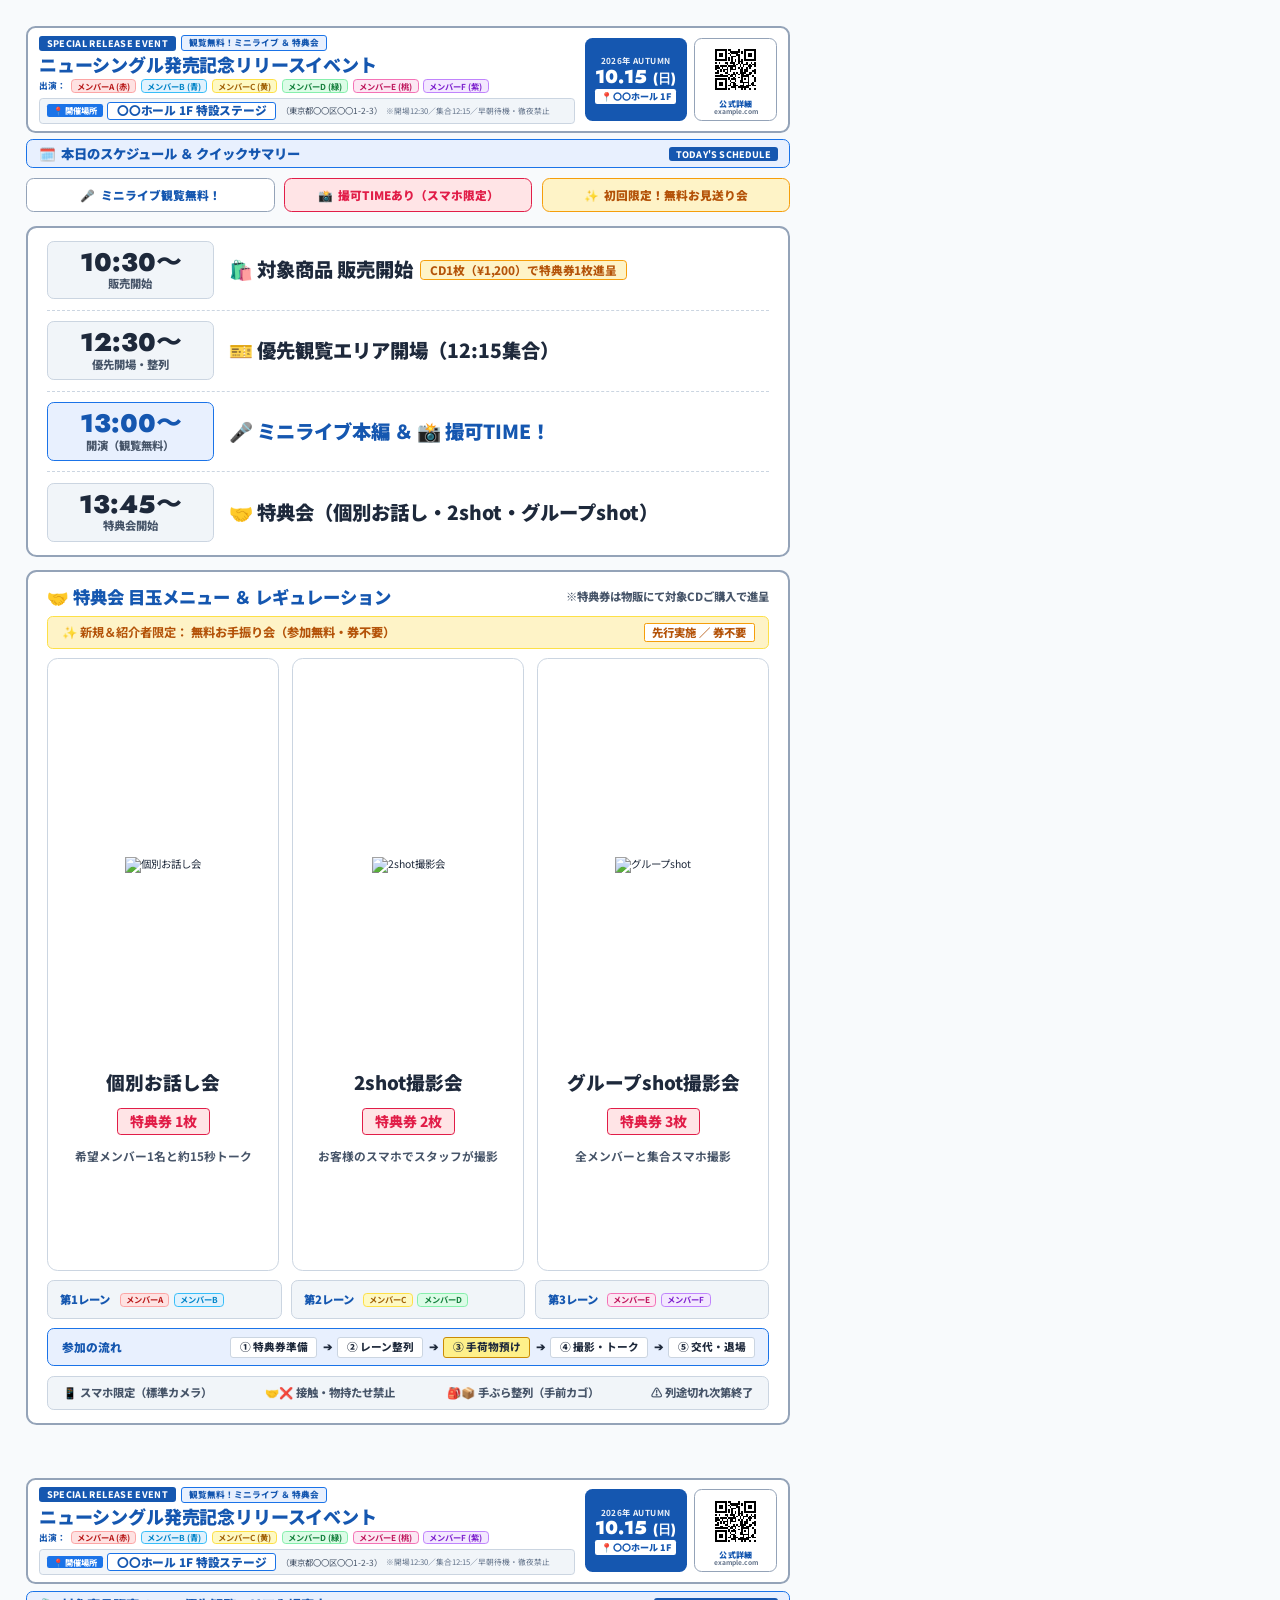
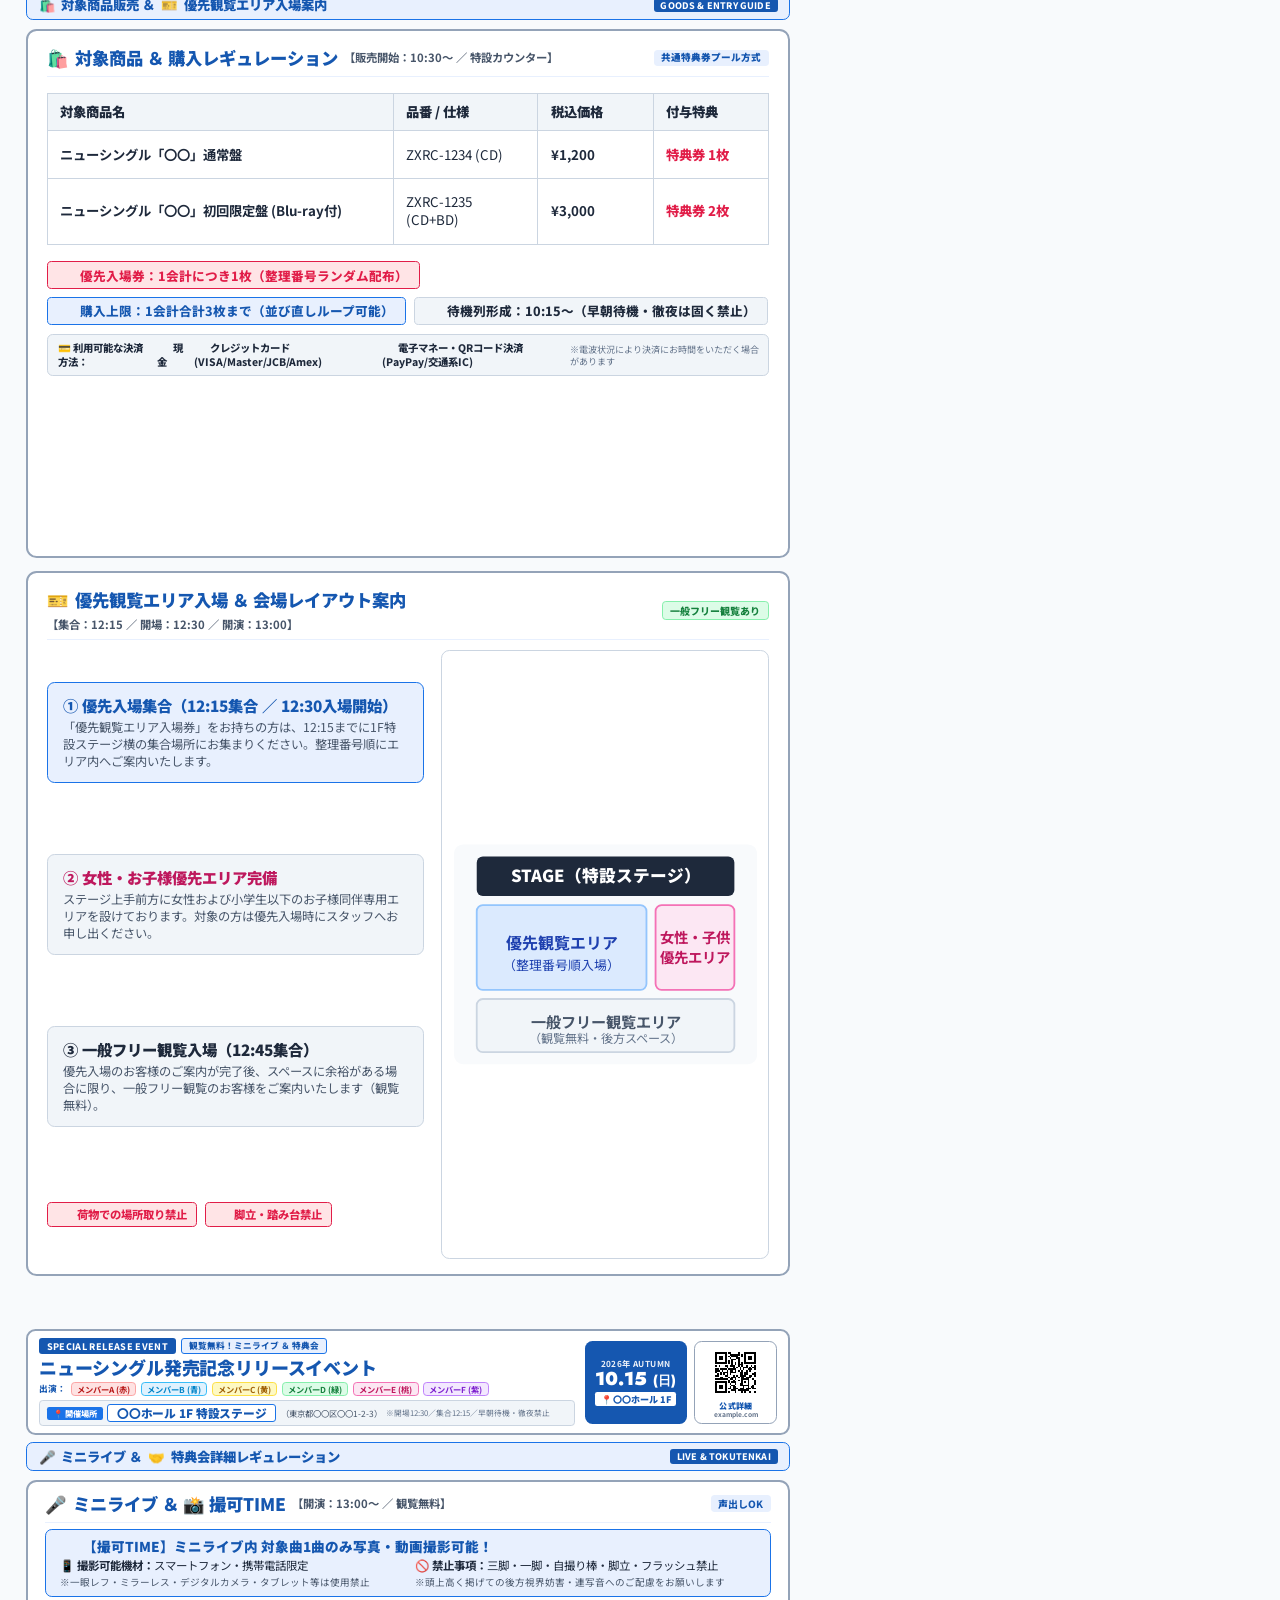
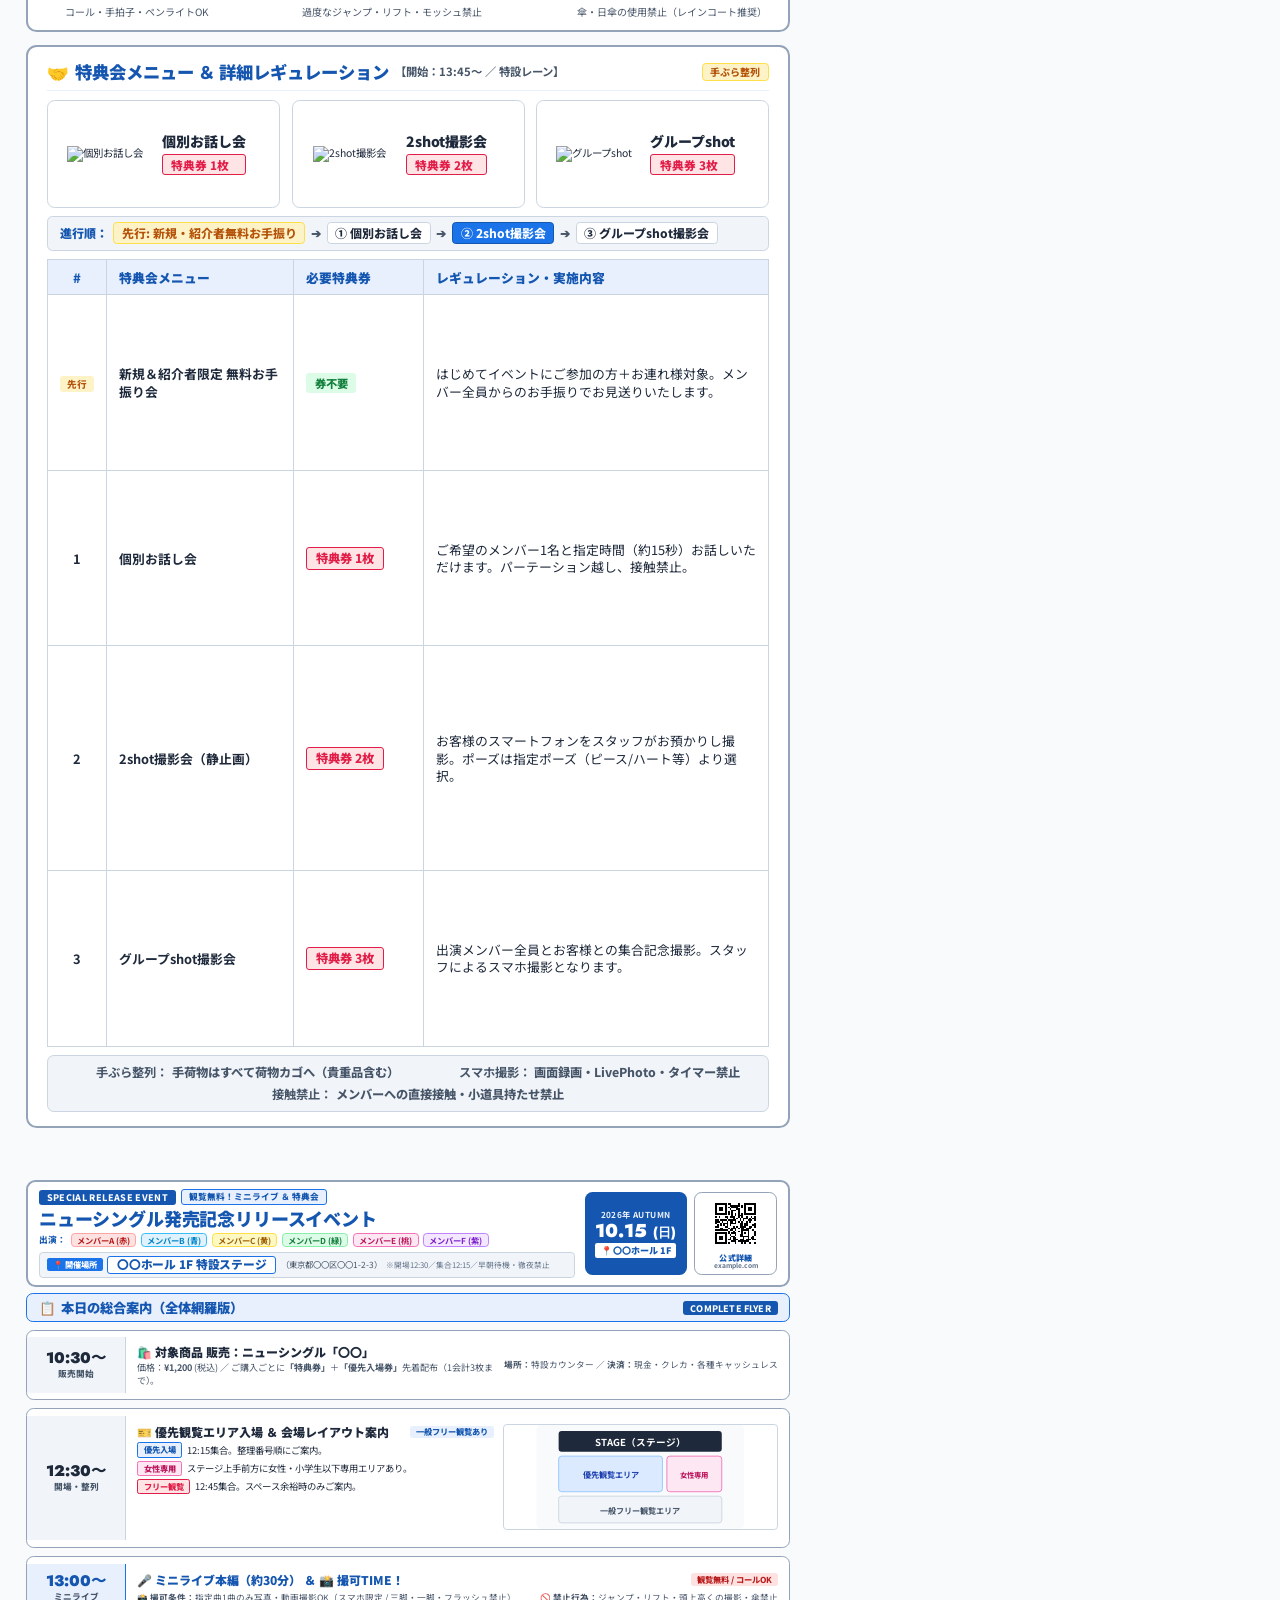
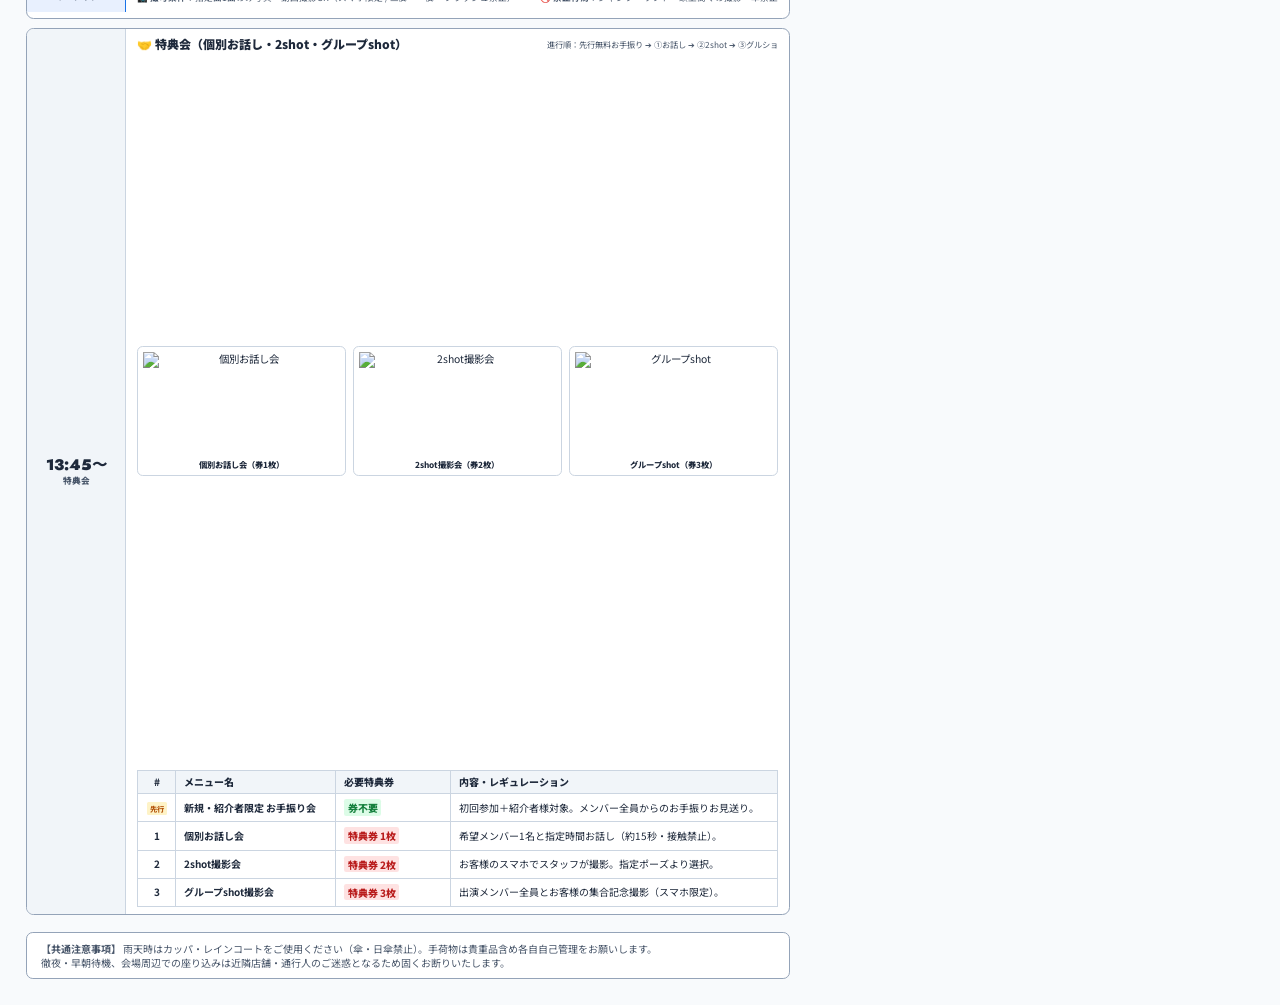
==== commit 089ee9c6: "feat: フライヤー作成機能をスマホ向けアスペクト比 9:16 に改修 (v0.3.0) - 紙（A4: 210×297mm）前提からスマートフォン閲覧に最適化した 9:16 比率（216×384m" ====
--- a/skills/event-tokutenkai/templates/carousel/index.html
+++ b/skills/event-tokutenkai/templates/carousel/index.html
@@ -2,7 +2,7 @@
 <html lang="ja">
 <head>
   <meta charset="UTF-8">
-  <title>イベント＆特典会 SNS告知 4枚カルーセル（スマホ最適化 A4縦長）</title>
+  <title>イベント＆特典会 SNS告知 4枚カルーセル（スマホ最適化 9:16縦長）</title>
   <!-- Google Fonts: 欧文 Jost + 和文 Noto Sans JP
        ※Vivliostyle CLIクラッシュ防止のため、ウェイトは必要最小限に絞る -->
   <link rel="preconnect" href="https://fonts.googleapis.com">
@@ -183,6 +183,55 @@
             <div class="summary-illust-ticket">特典券 3枚</div>
             <div class="summary-illust-desc">全メンバーと集合スマホ撮影</div>
           </div>
+        </div>
+
+        <!-- レーン分け案内ストリップ（公式メンバーカラー連携） -->
+        <div class="summary-lanes-strip">
+          <div class="summary-lane-box">
+            <span class="summary-lane-title">第1レーン</span>
+            <div class="summary-lane-members">
+              <span class="member-chip m-red">メンバーA</span>
+              <span class="member-chip m-blue">メンバーB</span>
+            </div>
+          </div>
+          <div class="summary-lane-box">
+            <span class="summary-lane-title">第2レーン</span>
+            <div class="summary-lane-members">
+              <span class="member-chip m-yellow">メンバーC</span>
+              <span class="member-chip m-green">メンバーD</span>
+            </div>
+          </div>
+          <div class="summary-lane-box">
+            <span class="summary-lane-title">第3レーン</span>
+            <div class="summary-lane-members">
+              <span class="member-chip m-pink">メンバーE</span>
+              <span class="member-chip m-purple">メンバーF</span>
+            </div>
+          </div>
+        </div>
+
+        <!-- 特典会参加の流れ -->
+        <div class="summary-flow-strip">
+          <span class="summary-flow-title">参加の流れ</span>
+          <div class="summary-flow-steps">
+            <span class="summary-flow-step">① 特典券準備</span>
+            <span>➔</span>
+            <span class="summary-flow-step">② レーン整列</span>
+            <span>➔</span>
+            <span class="summary-flow-step" style="background: #fef08a; border-color: #ca8a04;">③ 手荷物預け</span>
+            <span>➔</span>
+            <span class="summary-flow-step">④ 撮影・トーク</span>
+            <span>➔</span>
+            <span class="summary-flow-step">⑤ 交代・退場</span>
+          </div>
+        </div>
+
+        <!-- 特典会参加マナーストリップ（手ぶら・スマホ・接触禁止） -->
+        <div class="summary-manner-strip">
+          <span class="summary-manner-pill">📱 スマホ限定（標準カメラ）</span>
+          <span class="summary-manner-pill">🤝❌ 接触・物持たせ禁止</span>
+          <span class="summary-manner-pill">🎒📦 手ぶら整列（手前カゴ）</span>
+          <span class="summary-manner-pill">⚠️ 列途切れ次第終了</span>
         </div>
       </div>
     </div>
--- a/skills/event-tokutenkai/templates/carousel/theme.css
+++ b/skills/event-tokutenkai/templates/carousel/theme.css
@@ -4,10 +4,10 @@
    ========================================================================== */
 
 :root {
-  /* 印刷物理サイズ（A4縦） */
-  --page-width: 210mm;
-  --page-height: 297mm;
-  --page-padding-v: 6mm;
+  /* 画面・出力物理サイズ（スマホ最適化 9:16 縦型） */
+  --page-width: 216mm;
+  --page-height: 384mm;
+  --page-padding-v: 7mm;
   --page-padding-h: 7mm;
 
   /* カラーセット（ブランド・テーマカラー） */
--- a/skills/event-tokutenkai/templates/carousel/carousel.css
+++ b/skills/event-tokutenkai/templates/carousel/carousel.css
@@ -1,12 +1,12 @@
 /* ==========================================================================
-   Event & Tokutenkai 4-Card Carousel Stylesheet (SNS / Mobile Optimized)
-   全カード A4縦長（210×297mm）、共通ヘッダー（現在地バッジなし・単体成立）、
+   Event & Tokutenkai 4-Card Carousel Stylesheet (SNS / Mobile Optimized 9:16)
+   全カード スマホ最適化 9:16（216×384mm）、共通ヘッダー（現在地バッジなし・単体成立）、
    スマホ1画面で流し見しても即座に読めるジャンプ率・特大フォント・ゆったり配置
    ========================================================================== */
 
-/* 印刷・PDF基本設定（A4縦） */
+/* 画面・PDF基本設定（スマホ最適化 9:16 縦型） */
 @page {
-  size: A4 portrait;
+  size: 216mm 384mm;
   margin: 0;
 }
 
@@ -18,7 +18,7 @@
 
 html, body {
   font-family: var(--font-body);
-  font-size: 7.5pt;
+  font-size: 7.8pt;
   line-height: 1.35;
   color: var(--color-text-main);
   -webkit-font-smoothing: antialiased;
@@ -41,13 +41,13 @@
   width: 100%;
 }
 
-/* 各スライドページ（厳密に1ページで改ページ・A4サイズ） */
+/* 各スライドページ（厳密に1ページで改ページ・スマホ最適化 9:16） */
 .carousel-slide {
   page-break-after: always;
   break-after: page;
-  width: var(--page-width, 210mm);
-  height: var(--page-height, 297mm);
-  padding: var(--page-padding-v, 6mm) var(--page-padding-h, 7mm);
+  width: var(--page-width, 216mm);
+  height: var(--page-height, 384mm);
+  padding: var(--page-padding-v, 7mm) var(--page-padding-h, 7mm);
   box-sizing: border-box;
   display: flex;
   flex-direction: column;
@@ -321,7 +321,8 @@
 }
 
 .summary-ribbon-item {
-  flex: 1;
+  flex: 1 1 0;
+  min-width: 0;
   background: var(--color-card-bg, #ffffff);
   border: 1.2pt solid var(--color-border-bold, #94a3b8);
   border-radius: 2mm;
@@ -330,8 +331,8 @@
   display: flex;
   align-items: center;
   justify-content: center;
-  gap: 1.5mm;
-  font-size: 10.2pt;
+  gap: 1.4mm;
+  font-size: 8.8pt;
   font-weight: 900;
   color: var(--color-primary-dark, #1557b0);
   white-space: nowrap;
@@ -349,13 +350,13 @@
   color: #b45309;
 }
 
-/* 超大型タイムラインカード（スライド1：項目間を詰めて縦を圧縮） */
+/* 超大型タイムラインカード（スライド1：スマホ画面最適化） */
 .summary-timeline-card {
   flex: 0 0 auto;
   background: var(--color-card-bg, #ffffff);
   border: 1.5pt solid var(--color-border-bold, #94a3b8);
   border-radius: 2.8mm;
-  padding: 2.5mm 4.5mm;
+  padding: 3.5mm 5.0mm;
   display: flex;
   flex-direction: column;
 }
@@ -363,8 +364,8 @@
 .summary-timeline-row {
   display: flex;
   align-items: center;
-  gap: 3.5mm;
-  padding: 1.5mm 0;
+  gap: 4.0mm;
+  padding: 2.8mm 0;
   border-bottom: 0.8pt dashed var(--color-border, #cbd5e1);
 }
 
@@ -379,11 +380,11 @@
 
 .summary-time-badge {
   flex-shrink: 0;
-  width: 40mm;
+  width: 44mm;
   background: var(--color-bg-sub, #f1f5f9);
   border: 1.2pt solid var(--color-border, #cbd5e1);
   border-radius: 1.8mm;
-  padding: 1.2mm 2.2mm;
+  padding: 1.8mm 2.6mm;
   text-align: center;
   display: flex;
   flex-direction: column;
@@ -498,21 +499,22 @@
 
 .summary-illust-item {
   border: 1.2pt solid var(--color-border, #cbd5e1);
-  border-radius: 2.5mm;
+  border-radius: 2.8mm;
   background: #ffffff;
-  padding: 2.5mm;
-  display: flex;
-  flex-direction: column;
-  align-items: center;
-  justify-content: space-between;
+  padding: 3.5mm 3.0mm;
+  display: flex;
+  flex-direction: column;
+  align-items: center;
+  justify-content: flex-start;
+  gap: 2.5mm;
   text-align: center;
 }
 
 .summary-illust-img-wrap {
   width: 100%;
-  height: 68mm;
+  height: 102mm;
   background: #ffffff;
-  border-radius: 1.8mm;
+  border-radius: 2.0mm;
   overflow: hidden;
   display: flex;
   align-items: center;
@@ -526,10 +528,10 @@
 }
 
 .summary-illust-name {
-  font-size: 13.5pt;
+  font-size: 14pt;
   font-weight: 900;
   color: var(--color-text-main, #1e293b);
-  margin-top: 1.5mm;
+  margin-top: 0.5mm;
 }
 
 .summary-illust-ticket {
@@ -541,7 +543,7 @@
   font-weight: 800;
   padding: 0.8mm 3.2mm;
   border-radius: 1mm;
-  margin-top: 1.5mm;
+  margin-top: 1.0mm;
   white-space: nowrap;
 }
 
@@ -549,8 +551,99 @@
   font-size: 8.8pt;
   font-weight: 700;
   color: var(--color-text-sub, #475569);
-  margin-top: 1.2mm;
-  line-height: 1.2;
+  margin-top: 1.0mm;
+  line-height: 1.3;
+}
+
+/* スライド1 特典会フロー & レーン */
+.summary-lanes-strip {
+  display: flex;
+  gap: 2.5mm;
+  margin-top: 2.5mm;
+}
+
+.summary-lane-box {
+  flex: 1 1 0;
+  min-width: 0;
+  background: var(--color-bg-sub, #f1f5f9);
+  border: 0.8pt solid var(--color-border, #cbd5e1);
+  border-radius: 1.8mm;
+  padding: 2.8mm 3.2mm;
+  display: flex;
+  align-items: center;
+  gap: 2.4mm;
+}
+
+.summary-lane-title {
+  font-size: 8.5pt;
+  font-weight: 900;
+  color: var(--color-primary-dark, #1557b0);
+  white-space: nowrap;
+}
+
+.summary-lane-members {
+  display: flex;
+  gap: 1.2mm;
+  flex-wrap: wrap;
+}
+
+.summary-flow-strip {
+  background: var(--color-primary-light, #e8f0fe);
+  border: 1.0pt solid var(--color-primary, #1a73e8);
+  border-radius: 1.8mm;
+  padding: 2.0mm 3.5mm;
+  display: flex;
+  align-items: center;
+  justify-content: space-between;
+  gap: 2.0mm;
+  margin-top: 2.5mm;
+}
+
+.summary-flow-title {
+  font-size: 8.8pt;
+  font-weight: 900;
+  color: var(--color-primary-dark, #1557b0);
+  white-space: nowrap;
+}
+
+.summary-flow-steps {
+  display: flex;
+  align-items: center;
+  gap: 1.5mm;
+  font-size: 8.0pt;
+  font-weight: 800;
+  color: var(--color-text-main, #1e293b);
+  flex-wrap: wrap;
+}
+
+.summary-flow-step {
+  background: #ffffff;
+  border: 0.6pt solid var(--color-border, #cbd5e1);
+  padding: 0.6mm 2.2mm;
+  border-radius: 0.8mm;
+}
+
+/* スライド1 マナーストリップ */
+.summary-manner-strip {
+  display: flex;
+  align-items: center;
+  justify-content: space-between;
+  gap: 2.0mm;
+  background: var(--color-bg-sub, #f1f5f9);
+  border: 1.0pt solid var(--color-border, #cbd5e1);
+  border-radius: 1.8mm;
+  padding: 2.2mm 4.0mm;
+  margin-top: 2.5mm;
+}
+
+.summary-manner-pill {
+  font-size: 8.5pt;
+  font-weight: 800;
+  color: var(--color-text-sub, #475569);
+  display: flex;
+  align-items: center;
+  gap: 1.2mm;
+  white-space: nowrap;
 }
 
 /* ==========================================================================
